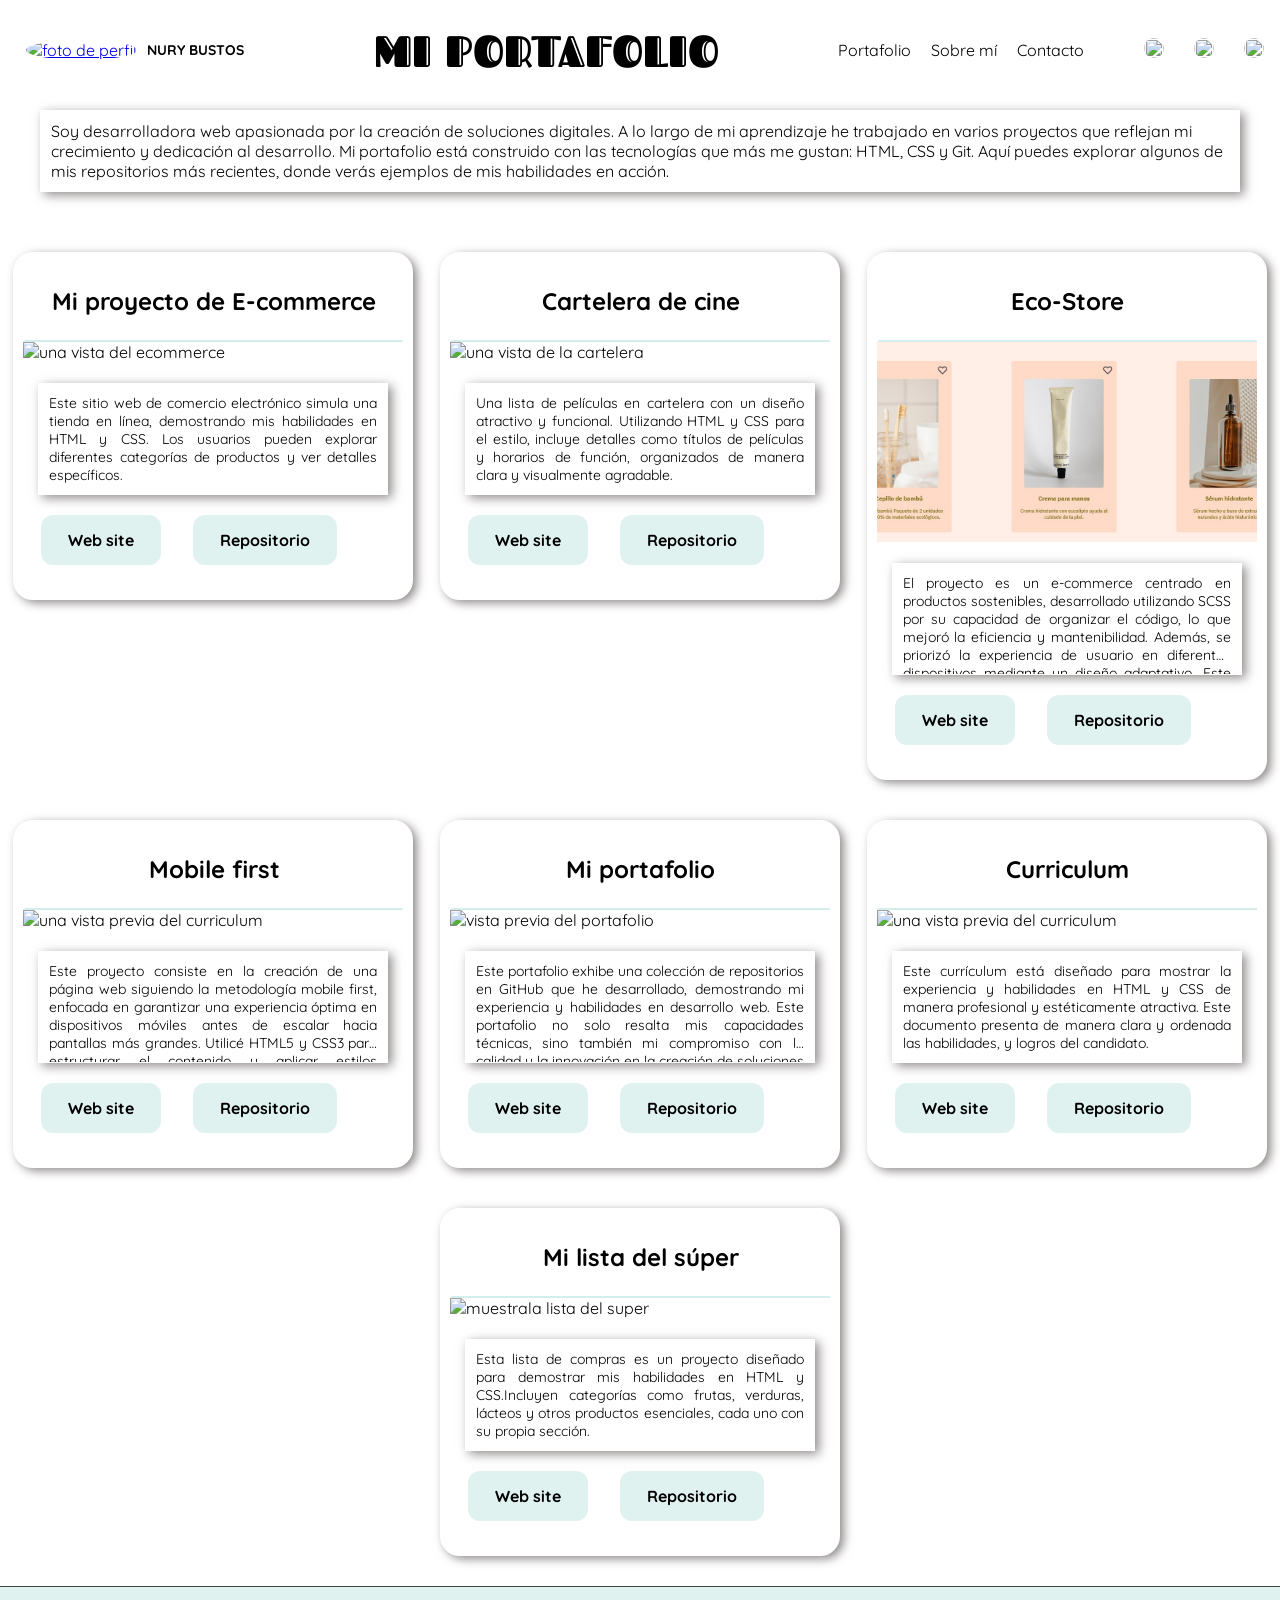
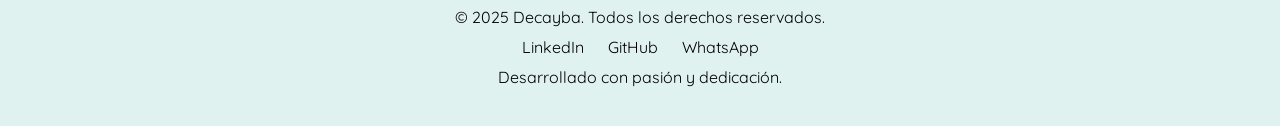
==== index.html @ 21390471 "se actualizan contacto" ====
<!DOCTYPE html>
<html lang="en">

<head>
    <meta charset="UTF-8">
    <meta name="viewport" content="width=device-width, initial-scale=1.0">
    <meta name="description"
        content="Desarrolladora frontend con experiencia en creación de interfaces web modernas y responsive. Explora mis proyectos, que incluyen ecommerce, maquetación mobile first y más, demostrando habilidades en HTML, CSS y JavaScript">
    <title>portafolio</title>
    <link rel="preconnect" href="https://fonts.googleapis.com">
    <link rel="preconnect" href="https://fonts.gstatic.com" crossorigin>
    <link href="https://fonts.googleapis.com/css2?family=Quicksand:wght@300..700&display=swap" rel="stylesheet">

    <link rel="preconnect" href="https://fonts.googleapis.com">
    <link rel="preconnect" href="https://fonts.gstatic.com" crossorigin>
    <link href="https://fonts.googleapis.com/css2?family=Fascinate+Inline&display=swap" rel="stylesheet">


    <link rel="stylesheet" href="style.css">
</head>


<body>


    <header>
        <div class="profile">
            <figure>
                <a href="about.html" class="contacto-link">
                    <img src="imagenes/perfil.jpeg" alt="foto de perfil"> </a>
            </figure>

            <h2>NURY BUSTOS</h2>
        </div>

        <div class="encabezado">
            <h1>MI PORTAFOLIO</h1>

        </div>
        </div>

        <div class="social">
            <nav>
                <ul>
                    <li><a href="index.html">Portafolio</a></li>
                    <li><a href="about.html">Sobre mí</a></li>
                    <li><a href="about.html#contacto">Contacto</a></li>
                </ul>
            </nav>


            <a href="https://github.com/Nury2015" class="contacto-link" target="_blank">
                <img src="iconos/icono-git.png" class="contacto-icon">
            </a>

            <a href="https://www.linkedin.com/in/nury-bustos-443956320" class="contacto-link" target="_blank">
                <img src="iconos/icono-linke.png" class="contacto-icon">
            </a>

            <a href="https://wa.me/3154380079" class="contacto-link" target="_blank">
                <img src="iconos/icono-whatAspp.webp" class="contacto-icon">
            </a>
        </div>
        <!-- <div class="filter">
                <button class="active">
                    ALL</button>
                </div>
                <div class="filter">
                    <button class="active">
                        ALL</button>
                    </div> -->
        <!-- <button>Repos</button> -->
    </header>


    <button class="burguer" id="burguer" onclick="activarMenu()">
        <img src="iconos/hambur.png" id="menu" alt="icono de hamburguesa">

        <img src="iconos/close.png" id="close" class="close" alt="icono de close">
    </button>
    <header id="mobile" class="mobile">



        <div class="social1">
            <nav id="navegador">
                <ul>
                    <li><a href="index.html">Portafolio</a></li>
                    <li><a href="about.html">Sobre mí</a></li>
                    <li><a href="about.html#contacto">Contacto</a></li>
                </ul>
            </nav>


            <a href="https://github.com/Nury2015" class="contacto-link" target="_blank">
                <img src="iconos/icono-git.png" alt="icono de github" class="contacto-icon">
            </a>

            <a href="https://www.linkedin.com/in/nury-bustos-443956320" class="contacto-link" target="_blank">
                <img src="iconos/icono-linke.png" alt="ícono de linkedln" class="contacto-icon">
            </a>

            <a href="https://wa.me/3154380079" class="contacto-link" target="_blank">
                <img src="iconos/icono-whatAspp.webp" alt="icono de whatsApp" class="contacto-icon">
            </a>
        </div>

    </header>


    <main>


        <div class="content">

            <p>Soy desarrolladora web apasionada por la creación de soluciones digitales. A lo largo de mi aprendizaje
                he trabajado en varios proyectos que reflejan mi crecimiento y dedicación al desarrollo. Mi portafolio
                está construido con las tecnologías que más me gustan: HTML, CSS y Git. Aquí puedes explorar algunos de
                mis repositorios más recientes, donde verás ejemplos de mis habilidades en acción.</p>



            <div class="project">
                <div class="titulo">
                    <h2> Mi proyecto de E-commerce</h2>
                </div>
                <img src="imagenes/ecommerce.jpeg" alt="una vista del ecommerce">

                <div class="contenido">

                    <p>Este sitio web de comercio electrónico simula una tienda en línea, demostrando mis habilidades en
                        HTML y CSS. Los usuarios pueden explorar diferentes categorías de productos y ver detalles
                        específicos.</p>

                    <div class="boton-git">

                        <a href="https://nury2015.github.io/Ecommerce/" class="boton-personalizado" target="_blank">Web
                            site</a>


                        <a href="https://github.com/Nury2015/Ecommerce" class="boton-personalizado"
                            target="_blank">Repositorio</a>

                    </div>

                </div>
            </div>

            <div class="project">
                <div class="titulo">
                    <h2> Cartelera de cine</h2>
                </div>

                <img src="imagenes/cartelera.jpeg" alt="una vista de la cartelera">

                <div class="contenido">

                    <p> Una lista de películas en cartelera con un diseño atractivo y funcional. Utilizando HTML y CSS
                        para el estilo, incluye detalles como títulos de películas y horarios de función, organizados de
                        manera clara y visualmente agradable.
                    </p>
                    <div class="boton-git">

                        <a href="https://nury2015.github.io/cartelera/" class="boton-personalizado" target="_blank">Web
                            site</a>


                        <a href="https://github.com/Nury2015/cartelera" class="boton-personalizado"
                            target="_blank">Repositorio</a>

                    </div>
                </div>
            </div>

            <div class="project">
                <div class="titulo">
                    <h2> Eco-Store</h2>
                </div>

                <img src="imagenes/ecostore.jpeg" alt=" vista previa de una tienda">

                <div class="contenido">

                    <p>

                        El proyecto es un e-commerce centrado en productos sostenibles, desarrollado utilizando SCSS por
                        su capacidad de organizar el código, lo que mejoró la eficiencia y mantenibilidad. Además, se
                        priorizó la experiencia de usuario en diferentes dispositivos mediante un diseño adaptativo.
                        Este proyecto me brindó la oportunidad de aprender mejores prácticas en desarrollo web.</p>
                    <div class="boton-git">
                        <a href="https://nury2015.github.io/Eco-store/" class="boton-personalizado" target="_blank">Web
                            site</a>


                        <a href="https://github.com/Nury2015/Eco-store" class="boton-personalizado"
                            target="_blank">Repositorio</a>

                    </div>
                </div>

            </div>

                <div class="project">
                    <div class="titulo">
                        <h2> Mobile first</h2>
                    </div>

                    <img src="imagenes/mobile.jpeg" alt="una vista previa del curriculum">

                    <div class="contenido">

                        <p>
                            Este proyecto consiste en la creación de una página web siguiendo la metodología mobile
                            first,
                            enfocada en garantizar una experiencia óptima en dispositivos móviles antes de escalar hacia
                            pantallas más grandes. Utilicé HTML5 y CSS3 para estructurar el contenido y aplicar estilos
                            responsables que se adaptan de manera fluida a distintos tamaños de pantalla. </p>
                        <div class="boton-git">
                            <a href="https://nury2015.github.io/Mobile/" class="boton-personalizado" target="_blank">Web
                                site</a>


                            <a href="https://github.com/Nury2015/Mobile" class="boton-personalizado"
                                target="_blank">Repositorio</a>
                        </div>

                    </div>
                </div>



                <div class="project">
                    <div class="titulo">
                        <h2> Mi portafolio</h2>
                    </div>

                    <img src="imagenes/portafolio.jpeg" alt="vista previa del portafolio">


                    <div class="contenido">

                        <p>Este portafolio exhibe una colección de repositorios en GitHub que he desarrollado,
                            demostrando
                            mi experiencia y habilidades en desarrollo web. Este portafolio no solo resalta mis
                            capacidades
                            técnicas, sino también mi compromiso con la calidad y la innovación en la creación de
                            soluciones
                            web.</p>
                        <div class="boton-git">

                            <a href="https://nury2015.github.io/My-portfolio/" class="boton-personalizado"
                                target="_blank">Web site</a>


                            <a href="https://github.com/Nury2015/My-portfolio" class="boton-personalizado"
                                target="_blank">Repositorio</a>

                        </div>


                    </div>

                </div>



                <div class="project">
                    <div class="titulo">
                        <h2> Curriculum</h2>
                    </div>

                    <img src="imagenes/curriculum.jpeg" alt="una vista previa del curriculum">

                    <div class="contenido">

                        <p>
                            Este currículum está diseñado para mostrar la experiencia y habilidades en HTML y CSS de
                            manera
                            profesional y estéticamente atractiva. Este documento presenta de manera clara y ordenada
                            las
                            habilidades, y logros del candidato. </p>
                        <div class="boton-git">
                            <a href="https://nury2015.github.io/Curriculum/" class="boton-personalizado"
                                target="_blank">Web
                                site</a>


                            <a href="https://github.com/Nury2015/Curriculum" class="boton-personalizado"
                                target="_blank">Repositorio</a>
                        </div>



                    </div>
                </div>

                <div class="project">
                    <div class="titulo">
                        <h2> Mi lista del súper</h2>
                    </div>

                    <img src="imagenes/lista-super.jpg" alt="muestrala lista del super">

                    <div class="contenido">

                        <p>Esta lista de compras es un proyecto diseñado para demostrar mis habilidades en HTML y
                            CSS.Incluyen categorías como frutas, verduras, lácteos y otros productos esenciales, cada
                            uno
                            con su propia sección. </p>
                        <div class="boton-git">

                            <a href="https://nury2015.github.io/Lista-del-super/" class="boton-personalizado"
                                target="_blank">Web site</a>


                            <a href="https://github.com/Nury2015/Lista-del-super" class="boton-personalizado"
                                target="_blank">Repositorio</a>

                        </div>
                    </div>
                </div>

            </div>


    </main>

    <footer>
        <div class="footer-content">
            <p>&copy; 2025 Decayba. Todos los derechos reservados.</p>
            <div class="footer-links">
                <a href="https://www.linkedin.com/in/nury-bustos-urbano-443956320" target="_blank">LinkedIn</a>
                <a href="https://github.com/Nury2015" target="_blank">GitHub</a>
                <a href="https://wa.me/573154380079" target="_blank">WhatsApp</a>
            </div>
            <p>Desarrollado con pasión y dedicación.</p>
        </div>
    </footer>

    <script>
        var active = false;
        function activarMenu() {
            active = !active
            console.log(active)
            if (active) {
                document.getElementById("navegador").style.display = "block";
                document.getElementById("mobile").style.display = "block";
                document.getElementById("close").style.display = "block";
                document.getElementById("menu").style.display = "none";
                document.getElementById("burguer").style.justifyContent = "end";
            } else {

                document.getElementById("mobile").style.display = "none";
                document.getElementById("close").style.display = "none";
                document.getElementById("menu").style.display = "block";
                document.getElementById("burguer").style.justifyContent = "start";
            }
        }
    </script>
</body>

</html>
---- style.css ----
:root {
    --color-primario: #e0f2f0;
    --color-secondary: #d4ecf6;
    --color-terciario: #e0f2f0;
    --degradado: radial-gradient(circle,
            #D4F0E5 0%,
            #CDECEC 25%,
            #DDF0F3 50%,
            #DCF3EA 75%,
            #B5DCFE 100%);
    --white: #FFFFFF;
    --black: #000000;
    --dark: #232830;
    --sm: 14px;
    --md: 16px;
    --lg: 18px;

}


* {
    margin: 0;
    padding: 0;
    box-sizing: border-box;
    font-family: "Quicksand", sans-serif;
    font-optical-sizing: auto;
    font-style: normal;
}



body {
    display: flex;
    flex-direction: column;
    justify-content: flex-start;
    margin: 0;
    padding: 0;

}

.burguer {

    display: none;
    margin-top: 10px;
    margin-left: 10px;
    width: 180px;
    height: 25px;
    border: none;
    background-color: transparent;
    position: fixed;
    z-index: 4;
    cursor: pointer;
}

.burguer img {

    height: 100%;
}

.close {
    display: none;
}



.mobile {
    display: none;
    width: 200px;
    height: 100%;
    border-radius: 5px;
    background-color: var(--white);

}

.social1 {
    display: flex;
    flex-direction: column;
    align-items: start;
    margin-top: 100px;
    border-top: 1px solid var(--azul-oscuro);
}

.social1 nav {
    margin-bottom: 50px;
}


.social1 nav ul {

    gap: 20px;
    display: flex;
    flex-direction: column;
    align-items: center;
    list-style-type: none;
    text-decoration: none;
    font-size: var(--sm);
    font-family: Verdana, Geneva, Tahoma, sans-serif;

}


.social1 nav ul li a {
    text-decoration: none;
    font-size: 18px;
    align-items: center;
}

.social1 nav ul li a:hover {
    color: var(--azul-claro);
    text-decoration: underline;
}


.social1 img {

    width: 30px;
    height: 30px;
    background-color: var(--azul-oscuro);
    border-radius: 50%;
}

.social1 a {
    color: var(--azul-oscuro);
    font-size: var(--sm);
    text-decoration: none;
    margin-bottom: 0;

}

.social1 a:hover {
    color: var(--azul-claro);
}


header {
    position: fixed;
    z-index: 1;
    top: 0;
    width: 100%;
    height: 100px;
    display: flex;
    justify-content: space-between;
    align-items: center;
    padding: 1rem;
    background-color:white;
}


h1 {
    color: var(--black);
    font-size: 44px;
    font-family: "Fascinate Inline", system-ui;
    font-weight: 200;
    font-style: normal;

}

.profile {
    display: flex;
    flex-direction: row;
    align-items: center;
    padding: 10px;
}

.profile img {
    width: 70px;
    border-radius: 50%;
    margin: 0 10px 0 0;
}

.profile h2 {
  
    font-size: 20px;
    color: var(--black);
    font-size: var(--sm);
}

nav ul {

    gap: 20px;
    display: flex;
    flex-direction: row;
    align-items: center;
    list-style-type: none;
    text-decoration: none;
    font-size: var(--md);
    font-family: Verdana, Geneva, Tahoma, sans-serif;
    margin-right: 30px;
}


nav ul li a {
    text-decoration: none;
    font-size: 18px;
    align-items: center;
}

nav ul li a:hover {
    color: var(--azul-claro);
    text-decoration: underline;
}


.social {
    display: flex;
    justify-content: center;
    align-items: center;
    height: 100%;
    gap: 30px;

}

.social img {

    width: 20px;
    height: 20px;
    background-color: var(--azul-oscuro);
    border-radius: 50%;
}

.social a {
    color: var(--azul-oscuro);
    font-size: var(--md);
    text-decoration: none;
    margin-bottom: 0;

}

.social a:hover {
    color: var(--azul-claro);
    transform: translateY(-10px);
}


.main {
    display: flex;
    justify-content: center;
    width: 100%;
}


.content {
    display: flex;
    justify-content: space-around;
    align-items: flex-start;
    flex-wrap: wrap;
    gap: 20px;
    margin-top: 100px;
    padding: 10px;
    background: var(--white);
    /* width: calc(100% - 200px); */
    width: 100%;
}

.content p {
     box-shadow: 4px 3px 10px 0 rgba(117, 111, 111, 0.8);
    margin-bottom: 40px;
    /* box-shadow: 4px 3px 10px 0 rgba(0, 0, 0, 0.2); */
    border: solid 1px white;
    padding: 10px;
    width:1200px;
    background-color: var(--white)
   
}


.titulo {
    width: 100%;
    height: 5rem; 
    margin: 0;
    padding: 0;
    background-color: var(--white);
    font-size: var(--md);
    border-bottom: 2px solid #d4eeed;
    border-left: 2px solid var(--white);
    display: flex;
    justify-content: center;
    align-items: center;
}

.contenido {
    padding: 15px;
    margin-top: 0;
    border-top: 2px solid var(--white);
    text-align: justify;
}

.contenido p {
    max-width: 350px;
    background-color: var(--white);
    display: -webkit-box;
    -webkit-line-clamp: 5   ;  /* Limita a 2 líneas */
    -webkit-box-orient: vertical;
    overflow: hidden;
    text-overflow: ellipsis;

}

.contenido a:hover {
    color: #ffd9d9;
    cursor: pointer;
}

.project {

    margin-bottom: 20px;
    background-color: var(--white);
    width: 400px;
    border-radius: 20px;
    box-shadow: 4px 3px 10px 0 rgba(117, 111, 111, 0.8);
    border: 10px solid var(--white);
}

.project:hover {
    transform: translateY(-10px);
}

.project img {
    width: 100%;
    height: 200px;
    overflow: hidden;
    object-fit: cover;
}

.project p {
    font-size: var(--sm);
    margin-bottom: 10px;
}


.project a {
    text-decoration: none;
    color: var(--azul-oscuro);
    font-weight: bold;
    margin-right: 25px;
}

.project a:hover {
    text-decoration: underline;
}


.boton-personalizado {

    background-color: var(--color-terciario);
    border: none;
    color: var(--black);
    padding: 15px 27px;
    text-align: center;
    text-decoration: none;
    display: inline-block;
    font-size: 16px;
    margin: 10px 3px;
    cursor: pointer;
    border-radius: 12px;
    transition: background-color 0.3s ease;
    white-space: nowrap;

}

.boton-personalizado:hover {
    background-color: var(--dark);
}

footer {
    background-color: #e0f2f0;
    color: var(--black);
    padding: 20px;
    text-align: center;
    border-top: 1px solid #444;
    height: 140px;
}

.footer-content {

    max-width: 1200px;
    margin: 0 auto;
}

.footer-links {
    margin: 10px 0;
}

.footer-links a {
    color: var(--black);
    text-decoration: none;
    margin: 0 10px;
    font-size: 16px;
}

.footer-links a:hover {
    text-decoration: underline;
}


@media (max-width: 1200px) {
    .content {
        width: 100%;
    }

    .contenido{
        display: flex;
        flex-direction: column;
    }


    .project {
        width: 300px;
    }

    .project img {
        height:100%;
    }

    .project .boton-git {
        display: flex;
        flex-direction: row;
    }

    .boton-personalizado {
        width: 120px;
        font-size: 10px
    }
}

@media (max-width: 992px) and (min-width: 768px) {
    header {
        height: 100px;
        flex-direction: row;
        align-items: center;
        /* Cambia a center para centrar mejor los elementos */
        gap: 20px;
        /* Agrega espaciado entre los elementos */
    }

    header h1 {
        font-size: 25px;
    }

    .profile h2 {
        font-size: var(--sm);
        
    }

    nav ul {
        flex-direction: row;
        align-items: flex-start;
        /* Mantén esto si quieres los links a la izquierda */
        gap: 10px;
        /* Espaciado entre enlaces */
    }



    .content {
        flex-direction: column;
        align-items: center;
        width: 100%;
        /* Ajusta para centrar y evitar exceso de ancho */
    }

    .project {
        width: 45%;
        margin: auto;
        /* Centra los proyectos */
    }

}

@media (max-width: 768px) and (min-width: 691px) {
    header {
        flex-direction: row;
        justify-content: space-between;
        /* Distribuye elementos de forma uniforme */
        padding: 10px;
    }

    h1 {
        font-size: 15px;
    }

    .profile img {
        width: 50px;
        /* Mantén el tamaño reducido */
    }

    .profile h2 {
        font-size: var(--sm);
    }

    nav ul {
        flex-direction: row;
        /* Cambia los enlaces a fila para pantallas más grandes */
        gap: 15px;
        /* Espaciado entre enlaces */
    }
}

@media (max-width: 690px) {
    header {
        height: auto;
        flex-direction: column;
        justify-content: center;
        align-items: center;
        align-items: center;
        padding: 0.5rem;
        font-size: var(--sm);
    }

    h1 {
        font-size: 20px;
        padding-bottom: 10px;
    }

    .social {
        display: none;
        /* Oculta el menú completo */
    }

    .titulo {
        height: 5rem; 
        font-size: 18px;
        /* Reduce el tamaño del título */
        text-align: center;
    }

    .content {
        padding-top: 100px;
    }

    .burguer {
        display: flex;
        /* Mostrar icono hamburguesa para menú móvil */
    }

    .social1 a {
        padding-bottom: 25px;
    }

}
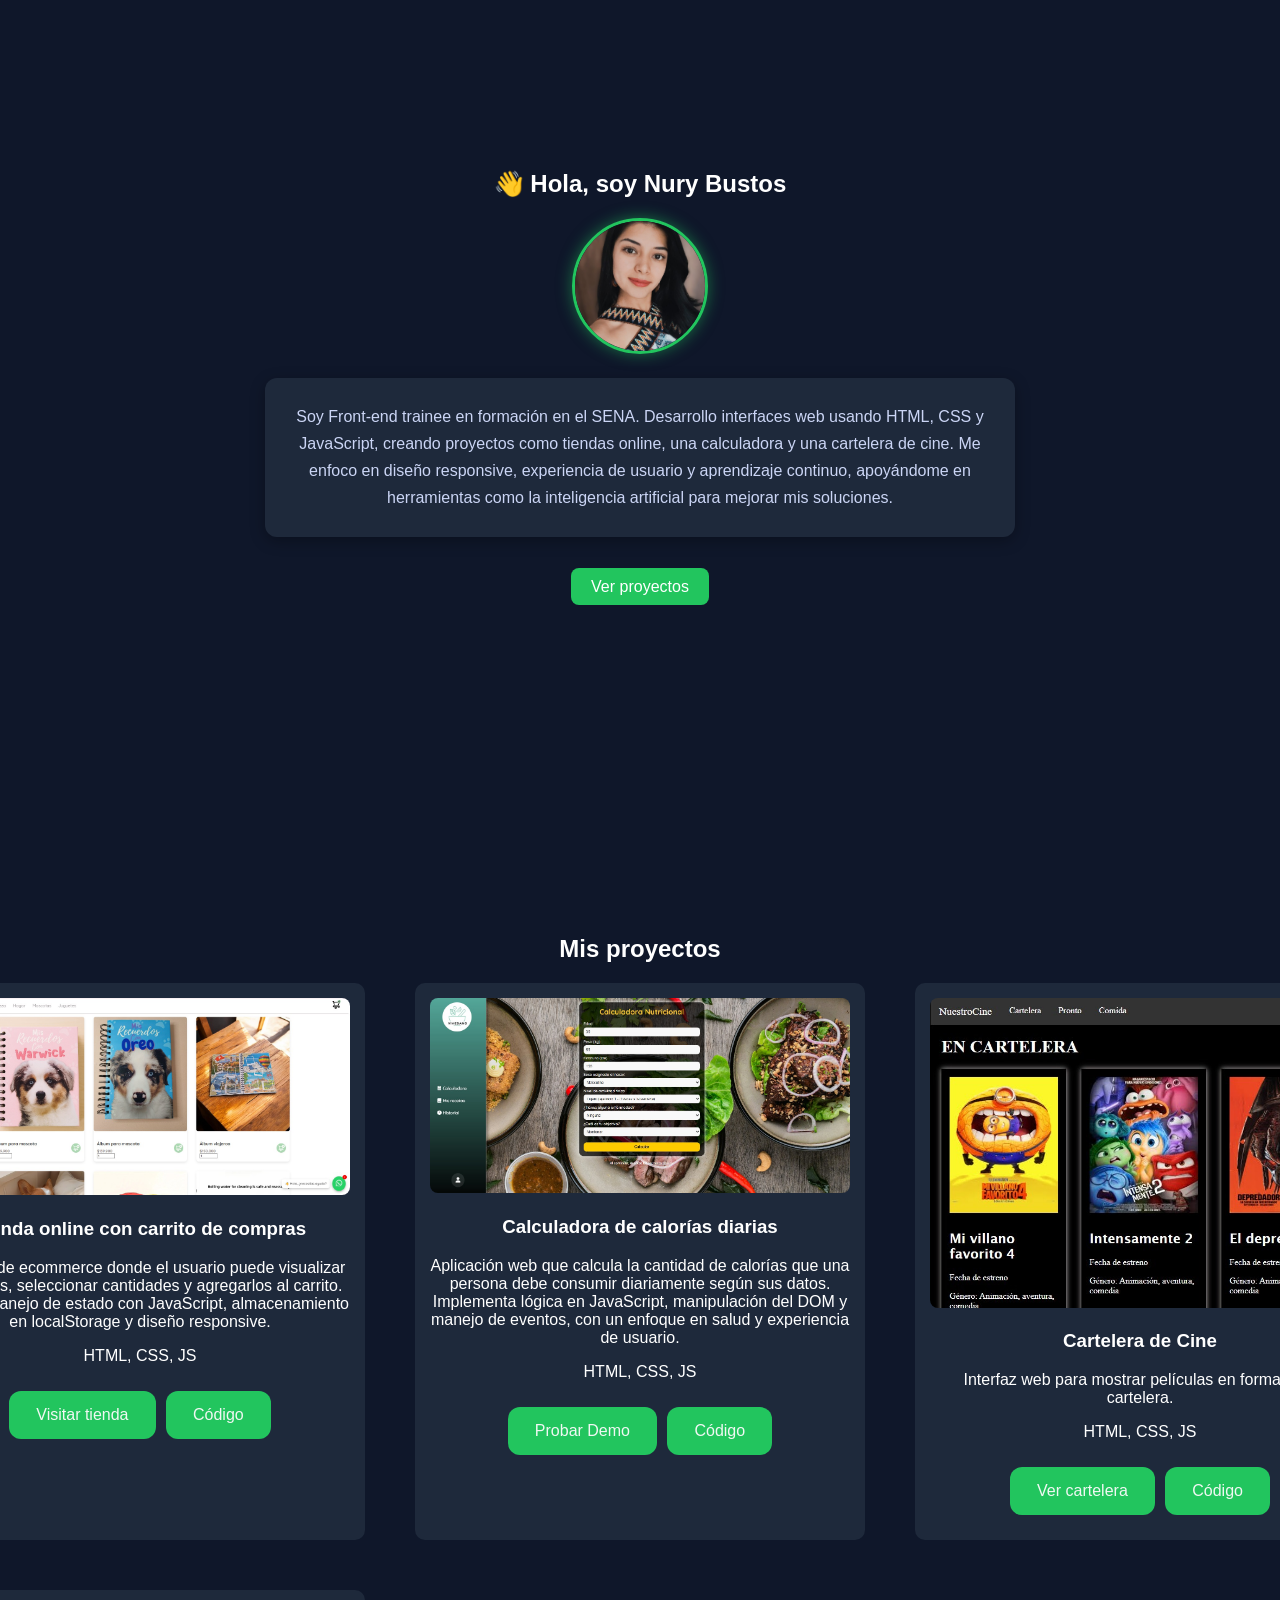
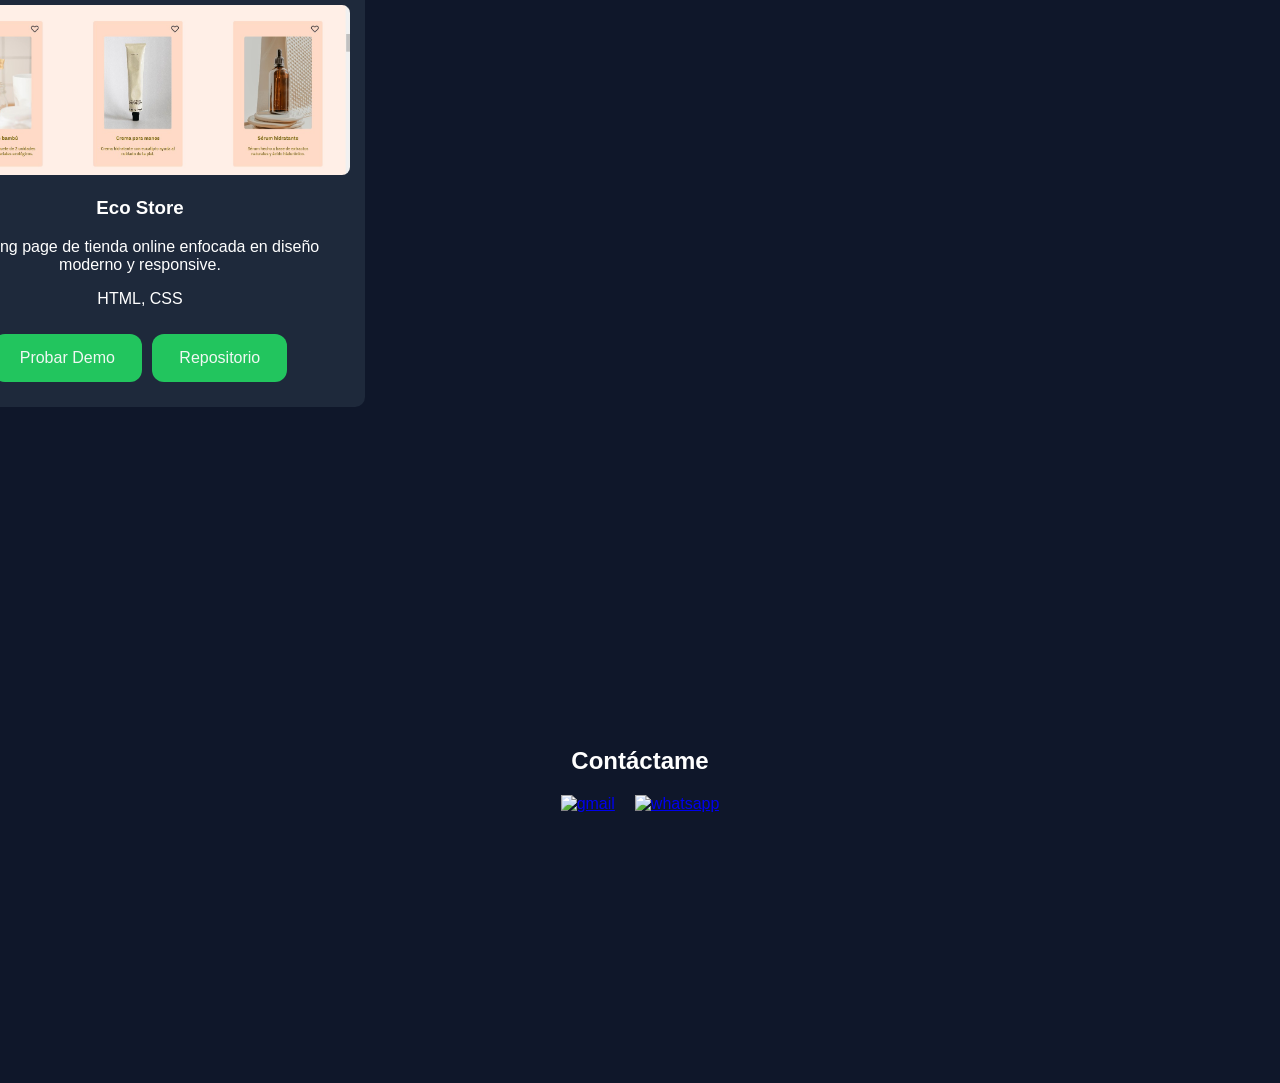
==== commit d52d9e4d: "se crea sitio" ====
--- a/index.html
+++ b/index.html
@@ -1,362 +1,110 @@
 <!DOCTYPE html>
-<html lang="en">
-
+<html lang="es">
 <head>
-    <meta charset="UTF-8">
-    <meta name="viewport" content="width=device-width, initial-scale=1.0">
-    <meta name="description"
-        content="Desarrolladora frontend con experiencia en creación de interfaces web modernas y responsive. Explora mis proyectos, que incluyen ecommerce, maquetación mobile first y más, demostrando habilidades en HTML, CSS y JavaScript">
-    <title>portafolio</title>
-    <link rel="preconnect" href="https://fonts.googleapis.com">
-    <link rel="preconnect" href="https://fonts.gstatic.com" crossorigin>
-    <link href="https://fonts.googleapis.com/css2?family=Quicksand:wght@300..700&display=swap" rel="stylesheet">
-
-    <link rel="preconnect" href="https://fonts.googleapis.com">
-    <link rel="preconnect" href="https://fonts.gstatic.com" crossorigin>
-    <link href="https://fonts.googleapis.com/css2?family=Fascinate+Inline&display=swap" rel="stylesheet">
-
-
-    <link rel="stylesheet" href="style.css">
+<meta charset="UTF-8">
+<title>Portafolio Nury</title>
+<link rel="stylesheet" href="index.css.css">
 </head>
-
 
 <body>
 
+<!-- HERO -->
+<!-- SOBRE MI -->
+<section class="about">
+  <h1>👋 Hola, soy Nury Bustos</h1>
+  <img src="img/perfil/perfilfoto.jpeg" class="foto-perfil">
+ <p class="sobreMi">
+Soy Front-end trainee en formación en el SENA. Desarrollo interfaces web usando HTML, CSS y JavaScript, creando proyectos como tiendas online, una calculadora y una cartelera de cine.
 
-    <header>
-        <div class="profile">
-            <figure>
-                <a href="about.html" class="contacto-link">
-                    <img src="imagenes/perfil.jpeg" alt="foto de perfil"> </a>
-            </figure>
+Me enfoco en diseño responsive, experiencia de usuario y aprendizaje continuo, apoyándome en herramientas como la inteligencia artificial para mejorar mis soluciones.
+</p>
 
-            <h2>NURY BUSTOS</h2>
-        </div>
+  <a href="#proyectos" class="btn">Ver proyectos</a>
+</section>
 
-        <div class="encabezado">
-            <h1>MI PORTAFOLIO</h1>
-
-        </div>
-        </div>
-
-        <div class="social">
-            <nav>
-                <ul>
-                    <li><a href="index.html">Portafolio</a></li>
-                    <li><a href="about.html">Sobre mí</a></li>
-                    <li><a href="about.html#contacto">Contacto</a></li>
-                </ul>
-            </nav>
-
-
-            <a href="https://github.com/Nury2015" class="contacto-link" target="_blank">
-                <img src="iconos/icono-git.png" class="contacto-icon">
-            </a>
-
-            <a href="https://www.linkedin.com/in/nury-bustos-443956320" class="contacto-link" target="_blank">
-                <img src="iconos/icono-linke.png" class="contacto-icon">
-            </a>
-
-            <a href="https://wa.me/3154380079" class="contacto-link" target="_blank">
-                <img src="iconos/icono-whatAspp.webp" class="contacto-icon">
-            </a>
-        </div>
-        <!-- <div class="filter">
-                <button class="active">
-                    ALL</button>
-                </div>
-                <div class="filter">
-                    <button class="active">
-                        ALL</button>
-                    </div> -->
-        <!-- <button>Repos</button> -->
-    </header>
-
-
-    <button class="burguer" id="burguer" onclick="activarMenu()">
-        <img src="iconos/hambur.png" id="menu" alt="icono de hamburguesa">
-
-        <img src="iconos/close.png" id="close" class="close" alt="icono de close">
-    </button>
-    <header id="mobile" class="mobile">
+</header>
 
 
 
-        <div class="social1">
-            <nav id="navegador">
-                <ul>
-                    <li><a href="index.html">Portafolio</a></li>
-                    <li><a href="about.html">Sobre mí</a></li>
-                    <li><a href="about.html#contacto">Contacto</a></li>
-                </ul>
-            </nav>
 
 
-            <a href="https://github.com/Nury2015" class="contacto-link" target="_blank">
-                <img src="iconos/icono-git.png" alt="icono de github" class="contacto-icon">
-            </a>
+<!-- PROYECTOS -->
+<section class="proyectos" id="proyectos">
+  <h2>Mis proyectos</h2>
 
-            <a href="https://www.linkedin.com/in/nury-bustos-443956320" class="contacto-link" target="_blank">
-                <img src="iconos/icono-linke.png" alt="ícono de linkedln" class="contacto-icon">
-            </a>
+  <div class="grid">
 
-            <a href="https://wa.me/3154380079" class="contacto-link" target="_blank">
-                <img src="iconos/icono-whatAspp.webp" alt="icono de whatsApp" class="contacto-icon">
-            </a>
-        </div>
+    <div class="card">
+      <img src="img/card/ecomerce.jpeg">
+      <h3>Tienda online con carrito de compras</h3>
+      <p>Sistema de ecommerce donde el usuario puede visualizar productos, seleccionar cantidades y agregarlos al carrito. Incluye manejo de estado con JavaScript, almacenamiento en localStorage y diseño responsive.</p>
+      <p>HTML, CSS, JS</p>
+      <a href="https://nury2015.github.io/Decayba/" class="boton-personalizado" target="_blank">Visitar tienda</a>
+    <a href="https://github.com/Nury2015/Decayba" class="boton-personalizado"
+                            target="_blank">Código</a>
+    </div>
 
-    </header>
+     <div class="card">
+      <img src="img/card/calculadora.jpeg">
+      <h3>Calculadora de calorías diarias</h3>
+      <p>Aplicación web que calcula la cantidad de calorías que una persona debe consumir diariamente según sus datos. Implementa lógica en JavaScript, manipulación del DOM y manejo de eventos, con un enfoque en salud y experiencia de usuario.</p>
+      <p>HTML, CSS, JS</p>
+      <a href="https://nury2015.github.io/ViveSano/" class="boton-personalizado" target="_blank">Probar Demo</a>
+    <a href="https://github.com/Nury2015/ViveSano" class="boton-personalizado"
+                            target="_blank">Código</a>
+    </div>
 
-
-    <main>
-
-
-        <div class="content">
-
-            <p>Soy desarrolladora web apasionada por la creación de soluciones digitales. A lo largo de mi aprendizaje
-                he trabajado en varios proyectos que reflejan mi crecimiento y dedicación al desarrollo. Mi portafolio
-                está construido con las tecnologías que más me gustan: HTML, CSS y Git. Aquí puedes explorar algunos de
-                mis repositorios más recientes, donde verás ejemplos de mis habilidades en acción.</p>
-
-
-
-            <div class="project">
-                <div class="titulo">
-                    <h2> Mi proyecto de E-commerce</h2>
-                </div>
-                <img src="imagenes/ecommerce.jpeg" alt="una vista del ecommerce">
-
-                <div class="contenido">
-
-                    <p>Este sitio web de comercio electrónico simula una tienda en línea, demostrando mis habilidades en
-                        HTML y CSS. Los usuarios pueden explorar diferentes categorías de productos y ver detalles
-                        específicos.</p>
-
-                    <div class="boton-git">
-
-                        <a href="https://nury2015.github.io/Ecommerce/" class="boton-personalizado" target="_blank">Web
-                            site</a>
-
-
-                        <a href="https://github.com/Nury2015/Ecommerce" class="boton-personalizado"
-                            target="_blank">Repositorio</a>
-
-                    </div>
-
-                </div>
-            </div>
-
-            <div class="project">
-                <div class="titulo">
-                    <h2> Cartelera de cine</h2>
-                </div>
-
-                <img src="imagenes/cartelera.jpeg" alt="una vista de la cartelera">
-
-                <div class="contenido">
-
-                    <p> Una lista de películas en cartelera con un diseño atractivo y funcional. Utilizando HTML y CSS
-                        para el estilo, incluye detalles como títulos de películas y horarios de función, organizados de
-                        manera clara y visualmente agradable.
-                    </p>
-                    <div class="boton-git">
-
-                        <a href="https://nury2015.github.io/cartelera/" class="boton-personalizado" target="_blank">Web
-                            site</a>
+     <div class="card">
+      <img src="/img/card/cartelera.jpeg">
+      <h3>Cartelera de Cine</h3>
+      <p>Interfaz web para mostrar películas en formato de cartelera.</p>
+      <p>HTML, CSS, JS</p>
+       <a href="https://nury2015.github.io/cartelera/" class="boton-personalizado" target="_blank">Ver cartelera</a>
 
 
                         <a href="https://github.com/Nury2015/cartelera" class="boton-personalizado"
-                            target="_blank">Repositorio</a>
-
-                    </div>
-                </div>
-            </div>
-
-            <div class="project">
-                <div class="titulo">
-                    <h2> Eco-Store</h2>
-                </div>
-
-                <img src="imagenes/ecostore.jpeg" alt=" vista previa de una tienda">
-
-                <div class="contenido">
-
-                    <p>
-
-                        El proyecto es un e-commerce centrado en productos sostenibles, desarrollado utilizando SCSS por
-                        su capacidad de organizar el código, lo que mejoró la eficiencia y mantenibilidad. Además, se
-                        priorizó la experiencia de usuario en diferentes dispositivos mediante un diseño adaptativo.
-                        Este proyecto me brindó la oportunidad de aprender mejores prácticas en desarrollo web.</p>
-                    <div class="boton-git">
-                        <a href="https://nury2015.github.io/Eco-store/" class="boton-personalizado" target="_blank">Web
-                            site</a>
+                            target="_blank">Código</a>
+    </div>
 
 
-                        <a href="https://github.com/Nury2015/Eco-store" class="boton-personalizado"
-                            target="_blank">Repositorio</a>
-
-                    </div>
-                </div>
-
-            </div>
-
-                <div class="project">
-                    <div class="titulo">
-                        <h2> Mobile first</h2>
-                    </div>
-
-                    <img src="imagenes/mobile.jpeg" alt="una vista previa del curriculum">
-
-                    <div class="contenido">
-
-                        <p>
-                            Este proyecto consiste en la creación de una página web siguiendo la metodología mobile
-                            first,
-                            enfocada en garantizar una experiencia óptima en dispositivos móviles antes de escalar hacia
-                            pantallas más grandes. Utilicé HTML5 y CSS3 para estructurar el contenido y aplicar estilos
-                            responsables que se adaptan de manera fluida a distintos tamaños de pantalla. </p>
-                        <div class="boton-git">
-                            <a href="https://nury2015.github.io/Mobile/" class="boton-personalizado" target="_blank">Web
-                                site</a>
+      <div class="card">
+      <img src="img/card/ecostore.jpeg">
+      <h3>Eco Store</h3>
+      <p>Landing page de tienda online enfocada en diseño moderno y responsive.</p>
+      <p>HTML, CSS</p>
+       <a href="https://nury2015.github.io/Eco-store/" class="boton-personalizado" target="_blank">Probar Demo</a>
 
 
-                            <a href="https://github.com/Nury2015/Mobile" class="boton-personalizado"
-                                target="_blank">Repositorio</a>
-                        </div>
-
-                    </div>
-                </div>
+     <a href="https://github.com/Nury2015/Eco-store" class="boton-personalizado"
+                            target="_blank">Repositorio</a>
+    </div>
+     
+  
 
 
+  </div>
+</section>
 
-                <div class="project">
-                    <div class="titulo">
-                        <h2> Mi portafolio</h2>
-                    </div>
+<!-- CONTACTO -->
+<section class="contacto">
+  <h2>Contáctame</h2>
 
-                    <img src="imagenes/portafolio.jpeg" alt="vista previa del portafolio">
+  <div class="contact-icons">
 
+    <!-- GMAIL -->
+  
+<a href="https://mail.google.com/mail/?view=cm&to=nuryurbano@gmail.com" target="_blank">
+  <img src="https://cdn-icons-png.flaticon.com/512/732/732200.png" alt="gmail">
+ 
+</a>
 
-                    <div class="contenido">
+    <!-- WHATSAPP -->
+    <a href="https://wa.me/573154380079" target="_blank">
+      <img src="https://cdn-icons-png.flaticon.com/512/220/220236.png" alt="whatsapp">
+    </a>
 
-                        <p>Este portafolio exhibe una colección de repositorios en GitHub que he desarrollado,
-                            demostrando
-                            mi experiencia y habilidades en desarrollo web. Este portafolio no solo resalta mis
-                            capacidades
-                            técnicas, sino también mi compromiso con la calidad y la innovación en la creación de
-                            soluciones
-                            web.</p>
-                        <div class="boton-git">
+  </div>
+</section>
 
-                            <a href="https://nury2015.github.io/My-portfolio/" class="boton-personalizado"
-                                target="_blank">Web site</a>
-
-
-                            <a href="https://github.com/Nury2015/My-portfolio" class="boton-personalizado"
-                                target="_blank">Repositorio</a>
-
-                        </div>
-
-
-                    </div>
-
-                </div>
-
-
-
-                <div class="project">
-                    <div class="titulo">
-                        <h2> Curriculum</h2>
-                    </div>
-
-                    <img src="imagenes/curriculum.jpeg" alt="una vista previa del curriculum">
-
-                    <div class="contenido">
-
-                        <p>
-                            Este currículum está diseñado para mostrar la experiencia y habilidades en HTML y CSS de
-                            manera
-                            profesional y estéticamente atractiva. Este documento presenta de manera clara y ordenada
-                            las
-                            habilidades, y logros del candidato. </p>
-                        <div class="boton-git">
-                            <a href="https://nury2015.github.io/Curriculum/" class="boton-personalizado"
-                                target="_blank">Web
-                                site</a>
-
-
-                            <a href="https://github.com/Nury2015/Curriculum" class="boton-personalizado"
-                                target="_blank">Repositorio</a>
-                        </div>
-
-
-
-                    </div>
-                </div>
-
-                <div class="project">
-                    <div class="titulo">
-                        <h2> Mi lista del súper</h2>
-                    </div>
-
-                    <img src="imagenes/lista-super.jpg" alt="muestrala lista del super">
-
-                    <div class="contenido">
-
-                        <p>Esta lista de compras es un proyecto diseñado para demostrar mis habilidades en HTML y
-                            CSS.Incluyen categorías como frutas, verduras, lácteos y otros productos esenciales, cada
-                            uno
-                            con su propia sección. </p>
-                        <div class="boton-git">
-
-                            <a href="https://nury2015.github.io/Lista-del-super/" class="boton-personalizado"
-                                target="_blank">Web site</a>
-
-
-                            <a href="https://github.com/Nury2015/Lista-del-super" class="boton-personalizado"
-                                target="_blank">Repositorio</a>
-
-                        </div>
-                    </div>
-                </div>
-
-            </div>
-
-
-    </main>
-
-    <footer>
-        <div class="footer-content">
-            <p>&copy; 2025 Decayba. Todos los derechos reservados.</p>
-            <div class="footer-links">
-                <a href="https://www.linkedin.com/in/nury-bustos-urbano-443956320" target="_blank">LinkedIn</a>
-                <a href="https://github.com/Nury2015" target="_blank">GitHub</a>
-                <a href="https://wa.me/573154380079" target="_blank">WhatsApp</a>
-            </div>
-            <p>Desarrollado con pasión y dedicación.</p>
-        </div>
-    </footer>
-
-    <script>
-        var active = false;
-        function activarMenu() {
-            active = !active
-            console.log(active)
-            if (active) {
-                document.getElementById("navegador").style.display = "block";
-                document.getElementById("mobile").style.display = "block";
-                document.getElementById("close").style.display = "block";
-                document.getElementById("menu").style.display = "none";
-                document.getElementById("burguer").style.justifyContent = "end";
-            } else {
-
-                document.getElementById("mobile").style.display = "none";
-                document.getElementById("close").style.display = "none";
-                document.getElementById("menu").style.display = "block";
-                document.getElementById("burguer").style.justifyContent = "start";
-            }
-        }
-    </script>
 </body>
-
 </html>
--- a/index.css.css
+++ b/index.css.css
@@ -0,0 +1,141 @@
+body{
+  margin:0;
+  font-family:sans-serif;
+  background:#0f172a;
+  color:white;
+}
+
+/* HERO */
+.about{
+  margin-top: 100px;
+}
+.foto-perfil{
+   width: 130px;
+  height: 130px;
+  border-radius: 50%;
+  object-fit: cover;
+  border: 3px solid #22c55e;
+  box-shadow: 0 0 15px rgba(34,197,94,0.5);
+}
+
+.foto-perfil img{
+    object-fit: cover;
+}
+.hero{
+  height:100vh;
+  display:flex;
+  flex-direction:column;
+  justify-content:center;
+  align-items:center;
+  text-align:center;
+}
+
+.hero h1{
+  font-size:40px;
+}
+
+.btn{
+  background:#22c55e;
+  padding:10px 20px;
+  color:white;
+  text-decoration:none;
+  border-radius:8px;
+  margin-top:15px;
+}
+
+/* SECCIONES */
+
+.sobreMi{
+
+  max-width: 700px;
+  margin: 0 auto; /* centra */
+  text-align: center;
+  font-size: 16px;
+  line-height: 1.7; /* espacio entre líneas */
+  color: #cbd5f5; /* gris clarito elegante */
+  background: #1e293b;
+  padding: 25px;
+  border-radius: 12px;
+  box-shadow: 0 4px 15px rgba(0,0,0,0.3);
+  margin-top: 20px;
+      margin-bottom: 41px;
+}
+
+section{
+  padding:50px 20px;
+  text-align:center;
+  margin-bottom: 220px;
+}
+
+/* GRID */
+.grid{
+  display:grid;
+  grid-template-columns: repeat(3,450px);
+  gap:50px;
+  justify-content: center;
+  margin-top:20px;
+}
+
+/* CARD */
+.card{
+  background:#1e293b;
+  padding:15px;
+  border-radius:10px;
+  transition:0.3s;
+}
+
+.card:hover{
+  transform:translateY(-5px);
+}
+
+.card img{
+  width:100%;
+  border-radius:8px;
+}
+
+.card a{
+  display:inline-block;
+  margin-top:10px;
+  color:#f0f8f3;
+}
+
+.boton-personalizado {
+
+    background-color:#22c55e;
+    border: none;
+    color:white;
+    padding: 15px 27px;
+    text-align: center;
+    text-decoration: none;
+    display: inline-block;
+    font-size: 16px;
+    margin: 10px 3px;
+    cursor: pointer;
+    border-radius: 12px;
+    transition: background-color 0.3s ease;
+    white-space: nowrap;
+
+}
+
+.boton-personalizado:hover {
+    background-color:#244725;
+}
+
+
+/* CONTACTO */
+.contact-icons{
+  display:flex;
+  justify-content:center;
+  gap:20px;
+  margin-top:20px;
+}
+
+.contact-icons img{
+  width:40px;
+  transition:0.3s;
+  cursor:pointer;
+}
+
+.contact-icons img:hover{
+  transform:scale(1.2);
+}
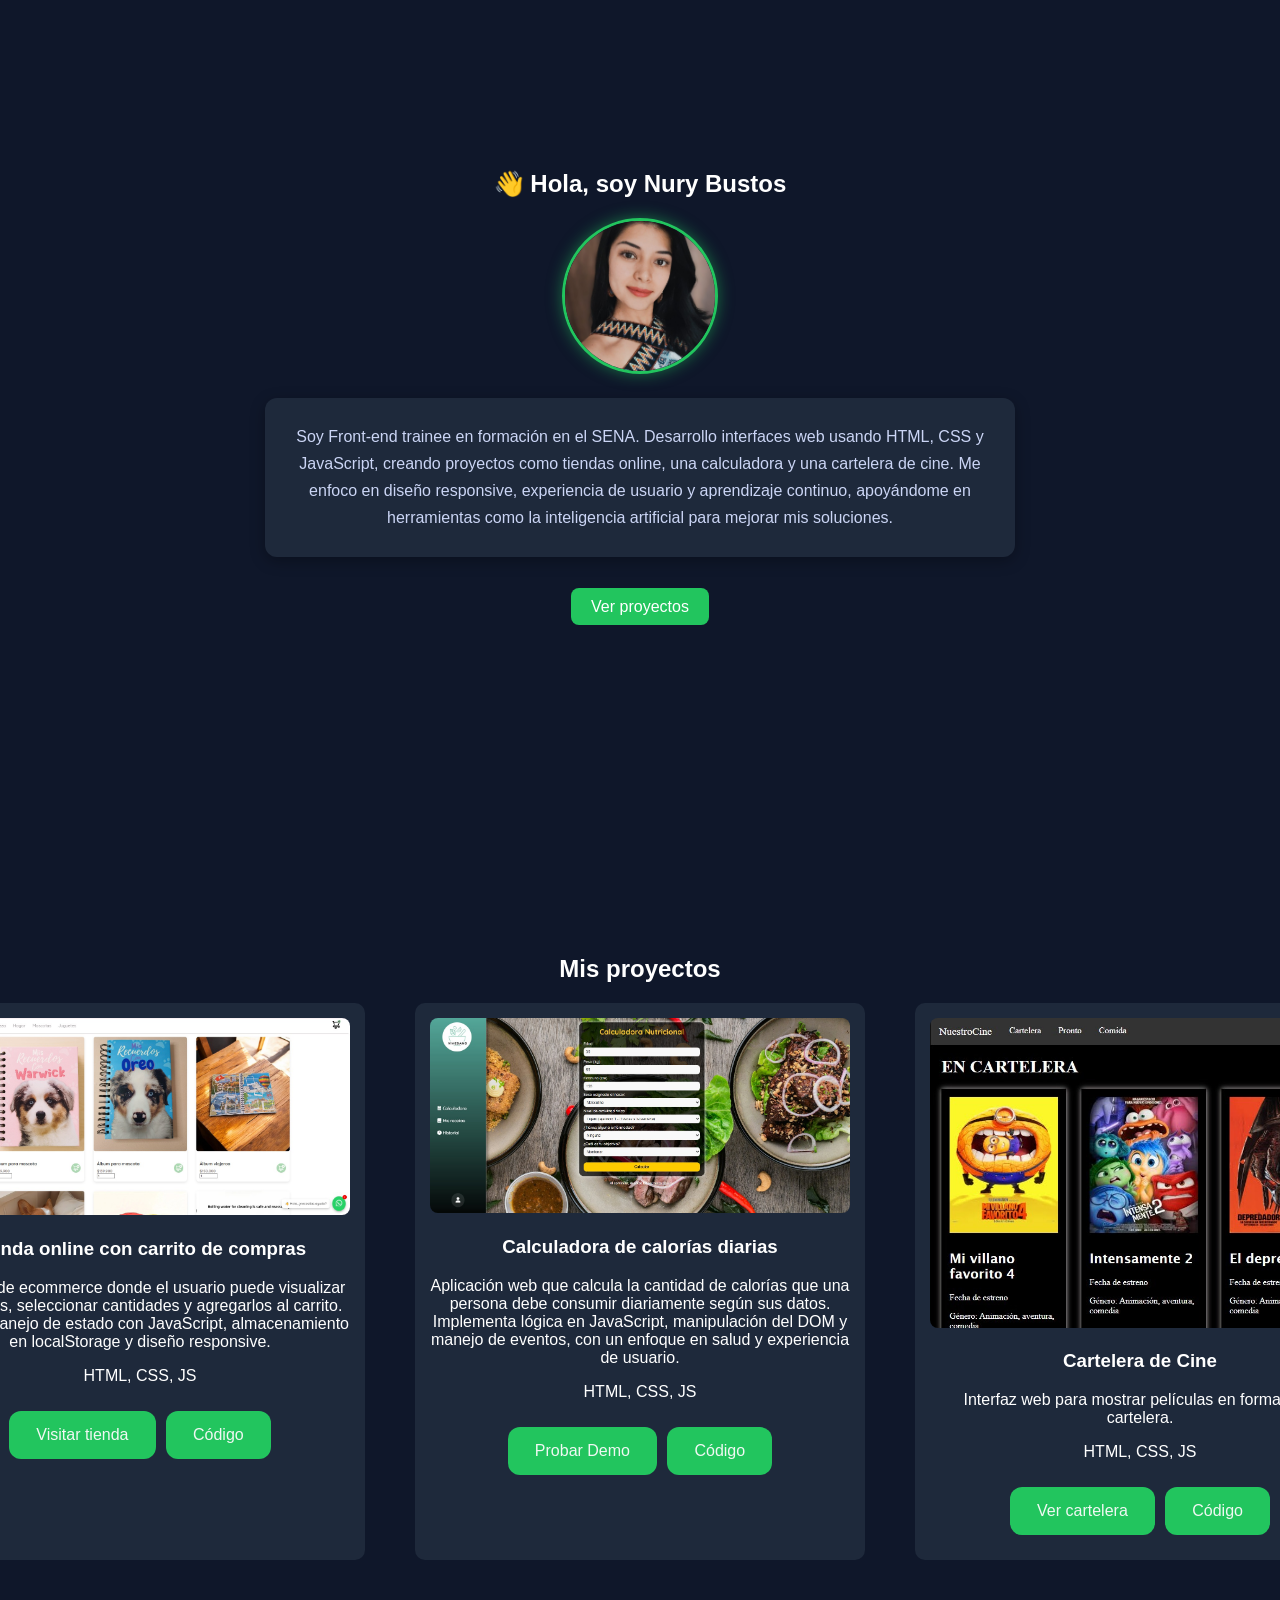
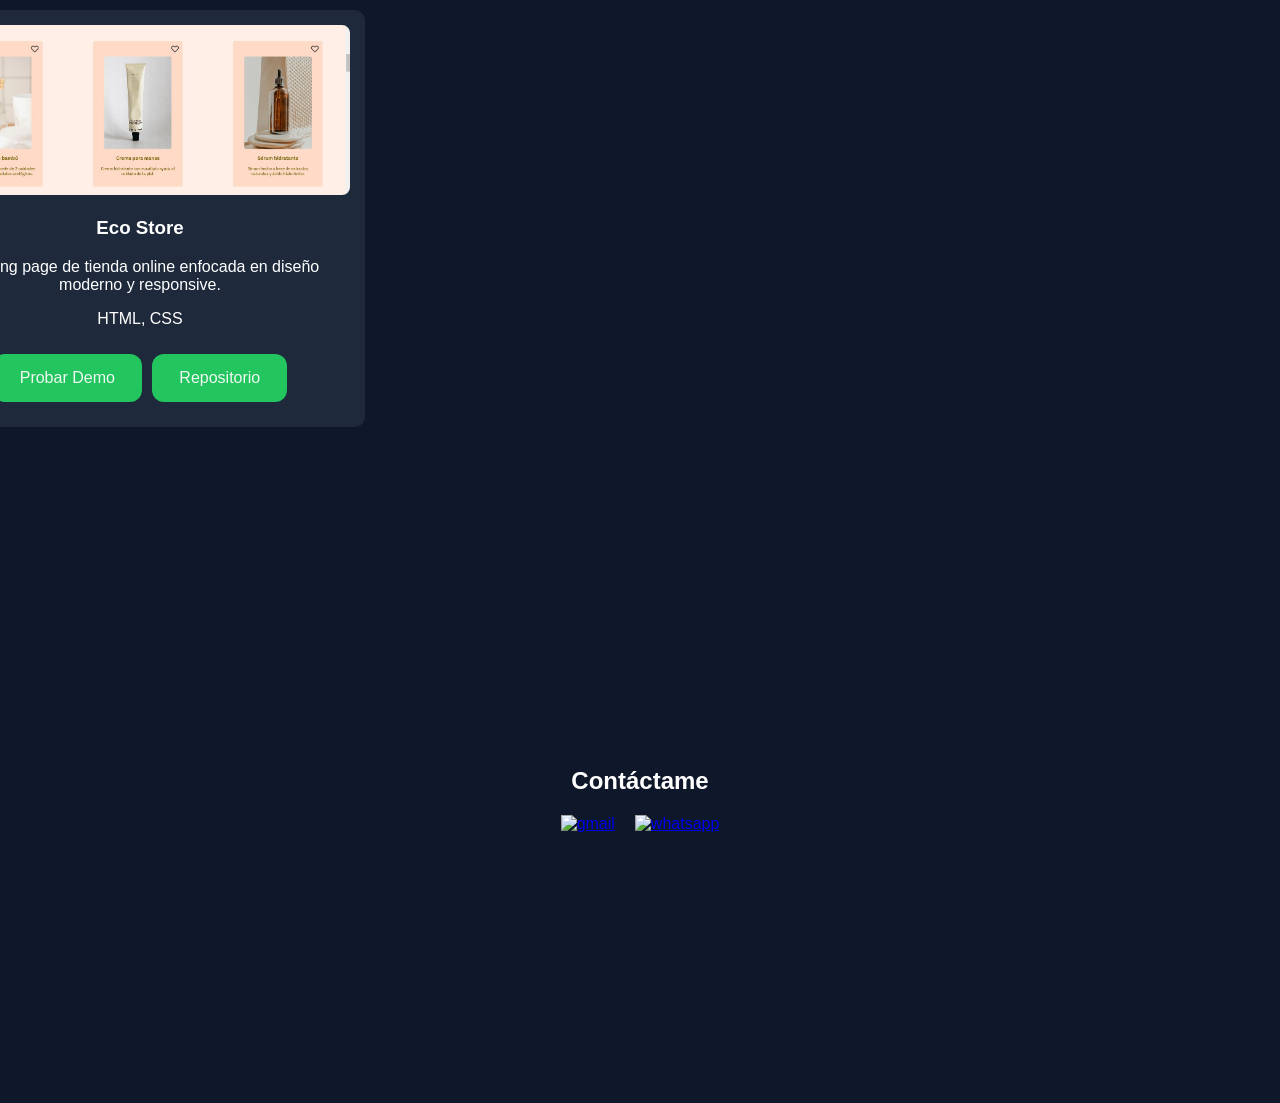
==== commit 9de527d8: "se ajusta diseño responsive" ====
--- a/index.html
+++ b/index.html
@@ -1,110 +1,122 @@
 <!DOCTYPE html>
 <html lang="es">
-<head>
+
+<head></head>
+<meta charset="UTF-8">
+<meta name="viewport" content="width=device-width, initial-scale=1.0">
+
 <meta charset="UTF-8">
 <title>Portafolio Nury</title>
-<link rel="stylesheet" href="index.css.css">
+<link rel="stylesheet" href="index.css">
 </head>
 
 <body>
 
-<!-- HERO -->
-<!-- SOBRE MI -->
-<section class="about">
-  <h1>👋 Hola, soy Nury Bustos</h1>
-  <img src="img/perfil/perfilfoto.jpeg" class="foto-perfil">
- <p class="sobreMi">
-Soy Front-end trainee en formación en el SENA. Desarrollo interfaces web usando HTML, CSS y JavaScript, creando proyectos como tiendas online, una calculadora y una cartelera de cine.
+    <!-- HERO -->
+    <!-- SOBRE MI -->
+    <section class="about">
+        <h1>👋 Hola, soy Nury Bustos</h1>
+        <img src="img/perfil/perfilfoto.jpeg" class="foto-perfil">
+        <p class="sobreMi">
+            Soy Front-end trainee en formación en el SENA. Desarrollo interfaces web usando HTML, CSS y JavaScript,
+            creando proyectos como tiendas online, una calculadora y una cartelera de cine.
 
-Me enfoco en diseño responsive, experiencia de usuario y aprendizaje continuo, apoyándome en herramientas como la inteligencia artificial para mejorar mis soluciones.
-</p>
+            Me enfoco en diseño responsive, experiencia de usuario y aprendizaje continuo, apoyándome en herramientas
+            como la inteligencia artificial para mejorar mis soluciones.
+        </p>
 
-  <a href="#proyectos" class="btn">Ver proyectos</a>
-</section>
+        <a href="#proyectos" class="btn">Ver proyectos</a>
+    </section>
 
-</header>
+    </header>
 
 
 
 
 
-<!-- PROYECTOS -->
-<section class="proyectos" id="proyectos">
-  <h2>Mis proyectos</h2>
+    <!-- PROYECTOS -->
+    <section class="proyectos" id="proyectos">
+        <h2>Mis proyectos</h2>
 
-  <div class="grid">
+        <div class="grid">
 
-    <div class="card">
-      <img src="img/card/ecomerce.jpeg">
-      <h3>Tienda online con carrito de compras</h3>
-      <p>Sistema de ecommerce donde el usuario puede visualizar productos, seleccionar cantidades y agregarlos al carrito. Incluye manejo de estado con JavaScript, almacenamiento en localStorage y diseño responsive.</p>
-      <p>HTML, CSS, JS</p>
-      <a href="https://nury2015.github.io/Decayba/" class="boton-personalizado" target="_blank">Visitar tienda</a>
-    <a href="https://github.com/Nury2015/Decayba" class="boton-personalizado"
-                            target="_blank">Código</a>
-    </div>
+            <div class="card">
+                <img src="img/card/ecomerce.jpeg">
+                <h3>Tienda online con carrito de compras</h3>
+                <p>Sistema de ecommerce donde el usuario puede visualizar productos, seleccionar cantidades y agregarlos
+                    al carrito. Incluye manejo de estado con JavaScript, almacenamiento en localStorage y diseño
+                    responsive.</p>
+                <p>HTML, CSS, JS</p>
+                <a href="https://nury2015.github.io/Decayba/" class="boton-personalizado" target="_blank">Visitar
+                    tienda</a>
+                <a href="https://github.com/Nury2015/Decayba" class="boton-personalizado" target="_blank">Código</a>
+            </div>
 
-     <div class="card">
-      <img src="img/card/calculadora.jpeg">
-      <h3>Calculadora de calorías diarias</h3>
-      <p>Aplicación web que calcula la cantidad de calorías que una persona debe consumir diariamente según sus datos. Implementa lógica en JavaScript, manipulación del DOM y manejo de eventos, con un enfoque en salud y experiencia de usuario.</p>
-      <p>HTML, CSS, JS</p>
-      <a href="https://nury2015.github.io/ViveSano/" class="boton-personalizado" target="_blank">Probar Demo</a>
-    <a href="https://github.com/Nury2015/ViveSano" class="boton-personalizado"
-                            target="_blank">Código</a>
-    </div>
+            <div class="card">
+                <img src="img/card/calculadora.jpeg">
+                <h3>Calculadora de calorías diarias</h3>
+                <p>Aplicación web que calcula la cantidad de calorías que una persona debe consumir diariamente según
+                    sus datos. Implementa lógica en JavaScript, manipulación del DOM y manejo de eventos, con un enfoque
+                    en salud y experiencia de usuario.</p>
+                <p>HTML, CSS, JS</p>
+                <a href="https://nury2015.github.io/ViveSano/" class="boton-personalizado" target="_blank">Probar
+                    Demo</a>
+                <a href="https://github.com/Nury2015/ViveSano" class="boton-personalizado" target="_blank">Código</a>
+            </div>
 
-     <div class="card">
-      <img src="/img/card/cartelera.jpeg">
-      <h3>Cartelera de Cine</h3>
-      <p>Interfaz web para mostrar películas en formato de cartelera.</p>
-      <p>HTML, CSS, JS</p>
-       <a href="https://nury2015.github.io/cartelera/" class="boton-personalizado" target="_blank">Ver cartelera</a>
+            <div class="card">
+                <img src="/img/card/cartelera.jpeg">
+                <h3>Cartelera de Cine</h3>
+                <p>Interfaz web para mostrar películas en formato de cartelera.</p>
+                <p>HTML, CSS, JS</p>
+                <a href="https://nury2015.github.io/cartelera/" class="boton-personalizado" target="_blank">Ver
+                    cartelera</a>
 
 
-                        <a href="https://github.com/Nury2015/cartelera" class="boton-personalizado"
-                            target="_blank">Código</a>
-    </div>
+                <a href="https://github.com/Nury2015/cartelera" class="boton-personalizado" target="_blank">Código</a>
+            </div>
 
 
-      <div class="card">
-      <img src="img/card/ecostore.jpeg">
-      <h3>Eco Store</h3>
-      <p>Landing page de tienda online enfocada en diseño moderno y responsive.</p>
-      <p>HTML, CSS</p>
-       <a href="https://nury2015.github.io/Eco-store/" class="boton-personalizado" target="_blank">Probar Demo</a>
+            <div class="card">
+                <img src="img/card/ecostore.jpeg">
+                <h3>Eco Store</h3>
+                <p>Landing page de tienda online enfocada en diseño moderno y responsive.</p>
+                <p>HTML, CSS</p>
+                <a href="https://nury2015.github.io/Eco-store/" class="boton-personalizado" target="_blank">Probar
+                    Demo</a>
 
 
-     <a href="https://github.com/Nury2015/Eco-store" class="boton-personalizado"
-                            target="_blank">Repositorio</a>
-    </div>
-     
-  
+                <a href="https://github.com/Nury2015/Eco-store" class="boton-personalizado"
+                    target="_blank">Repositorio</a>
+            </div>
 
 
-  </div>
-</section>
 
-<!-- CONTACTO -->
-<section class="contacto">
-  <h2>Contáctame</h2>
 
-  <div class="contact-icons">
+        </div>
+    </section>
 
-    <!-- GMAIL -->
-  
-<a href="https://mail.google.com/mail/?view=cm&to=nuryurbano@gmail.com" target="_blank">
-  <img src="https://cdn-icons-png.flaticon.com/512/732/732200.png" alt="gmail">
- 
-</a>
+    <!-- CONTACTO -->
+    <section class="contacto">
+        <h2>Contáctame</h2>
 
-    <!-- WHATSAPP -->
-    <a href="https://wa.me/573154380079" target="_blank">
-      <img src="https://cdn-icons-png.flaticon.com/512/220/220236.png" alt="whatsapp">
-    </a>
+        <div class="contact-icons">
 
-  </div>
-</section>
+            <!-- GMAIL -->
+
+            <a href="https://mail.google.com/mail/?view=cm&to=nuryurbano@gmail.com" target="_blank">
+                <img src="https://cdn-icons-png.flaticon.com/512/732/732200.png" alt="gmail">
+
+            </a>
+
+            <!-- WHATSAPP -->
+            <a href="https://wa.me/573154380079" target="_blank">
+                <img src="https://cdn-icons-png.flaticon.com/512/220/220236.png" alt="whatsapp">
+            </a>
+
+        </div>
+    </section>
 
 </body>
+
 </html>
--- a/index.css
+++ b/index.css
@@ -0,0 +1,221 @@
+body{
+  margin:0;
+  font-family:sans-serif;
+  background:#0f172a;
+  color:white;
+}
+
+/* HERO */
+.about{
+  margin-top: 100px;
+}
+.foto-perfil{
+   width: 150px;
+  height: 150px;
+  border-radius: 50%;
+  object-fit: cover;
+  border: 3px solid #22c55e;
+  box-shadow: 0 0 15px rgba(34,197,94,0.5);
+}
+
+.foto-perfil img{
+    object-fit: cover;
+}
+.hero{
+  height:100vh;
+  display:flex;
+  flex-direction:column;
+  justify-content:center;
+  align-items:center;
+  text-align:center;
+}
+
+.hero h1{
+  font-size:40px;
+}
+
+.btn{
+  background:#22c55e;
+  padding:10px 20px;
+  color:white;
+  text-decoration:none;
+  border-radius:8px;
+  margin-top:15px;
+}
+
+/* SECCIONES */
+
+.sobreMi{
+
+  max-width: 700px;
+  margin: 0 auto; /* centra */
+  text-align: center;
+  font-size: 16px;
+  line-height: 1.7; /* espacio entre líneas */
+  color: #cbd5f5; /* gris clarito elegante */
+  background: #1e293b;
+  padding: 25px;
+  border-radius: 12px;
+  box-shadow: 0 4px 15px rgba(0,0,0,0.3);
+  margin-top: 20px;
+      margin-bottom: 41px;
+}
+
+section{
+  padding:50px 20px;
+  text-align:center;
+  margin-bottom: 220px;
+}
+
+/* GRID */
+.grid{
+  display:grid;
+  grid-template-columns: repeat(3,450px);
+  gap:50px;
+  justify-content: center;
+  margin-top:20px;
+}
+
+/* CARD */
+.card{
+  background:#1e293b;
+  padding:15px;
+  border-radius:10px;
+  transition:0.3s;
+}
+
+.card:hover{
+  transform:translateY(-5px);
+}
+
+.card img{
+  width:100%;
+  border-radius:8px;
+}
+
+.card a{
+  display:inline-block;
+  margin-top:10px;
+  color:#f0f8f3;
+}
+
+.boton-personalizado {
+
+    background-color:#22c55e;
+    border: none;
+    color:white;
+    padding: 15px 27px;
+    text-align: center;
+    text-decoration: none;
+    display: inline-block;
+    font-size: 16px;
+    margin: 10px 3px;
+    cursor: pointer;
+    border-radius: 12px;
+    transition: background-color 0.3s ease;
+    white-space: nowrap;
+
+}
+
+.boton-personalizado:hover {
+    background-color:#244725;
+}
+
+
+/* CONTACTO */
+.contact-icons{
+  display:flex;
+  justify-content:center;
+  gap:20px;
+  margin-top:20px;
+}
+
+.contact-icons img{
+  width:40px;
+  transition:0.3s;
+  cursor:pointer;
+}
+
+.contact-icons img:hover{
+  transform:scale(1.2);
+}
+
+@media (max-width: 900px){
+
+  /* GRID → 2 columnas */
+  .grid{
+    grid-template-columns: repeat(2, 1fr);
+    padding: 20px;
+  }
+
+  /* FOTO PERFIL */
+  .foto-perfil{
+    width: 120px;
+    height: 120px;
+  }
+
+  /* TEXTO SOBRE MI */
+  .sobreMi{
+    font-size: 14px;
+    padding: 0 20px;
+  }
+
+}
+
+@media (max-width: 600px){
+
+  /* HERO */
+  .about{
+    padding: 20px;
+    text-align: center;
+  }
+
+  .about h1{
+    font-size: 22px;
+  }
+
+  .foto-perfil{
+    width: 100px;
+    height: 100px;
+  }
+
+  /* TEXTO */
+  .sobreMi{
+    font-size: 13px;
+    line-height: 1.5;
+  }
+
+  /* BOTÓN */
+  .btn{
+    padding: 10px 20px;
+    font-size: 14px;
+  }
+
+  /* GRID → 1 columna */
+  .grid{
+    grid-template-columns: 1fr;
+    gap: 20px;
+  }
+
+  /* CARDS */
+  .card{
+    width: 90%;
+    margin: auto;
+  }
+
+  .card img{
+    height: auto;
+  }
+
+  /* CONTACTO */
+  .contact-icons{
+    display: flex;
+    justify-content: center;
+    gap: 20px;
+  }
+
+  .contact-icons img{
+    width: 35px;
+  }
+
+}
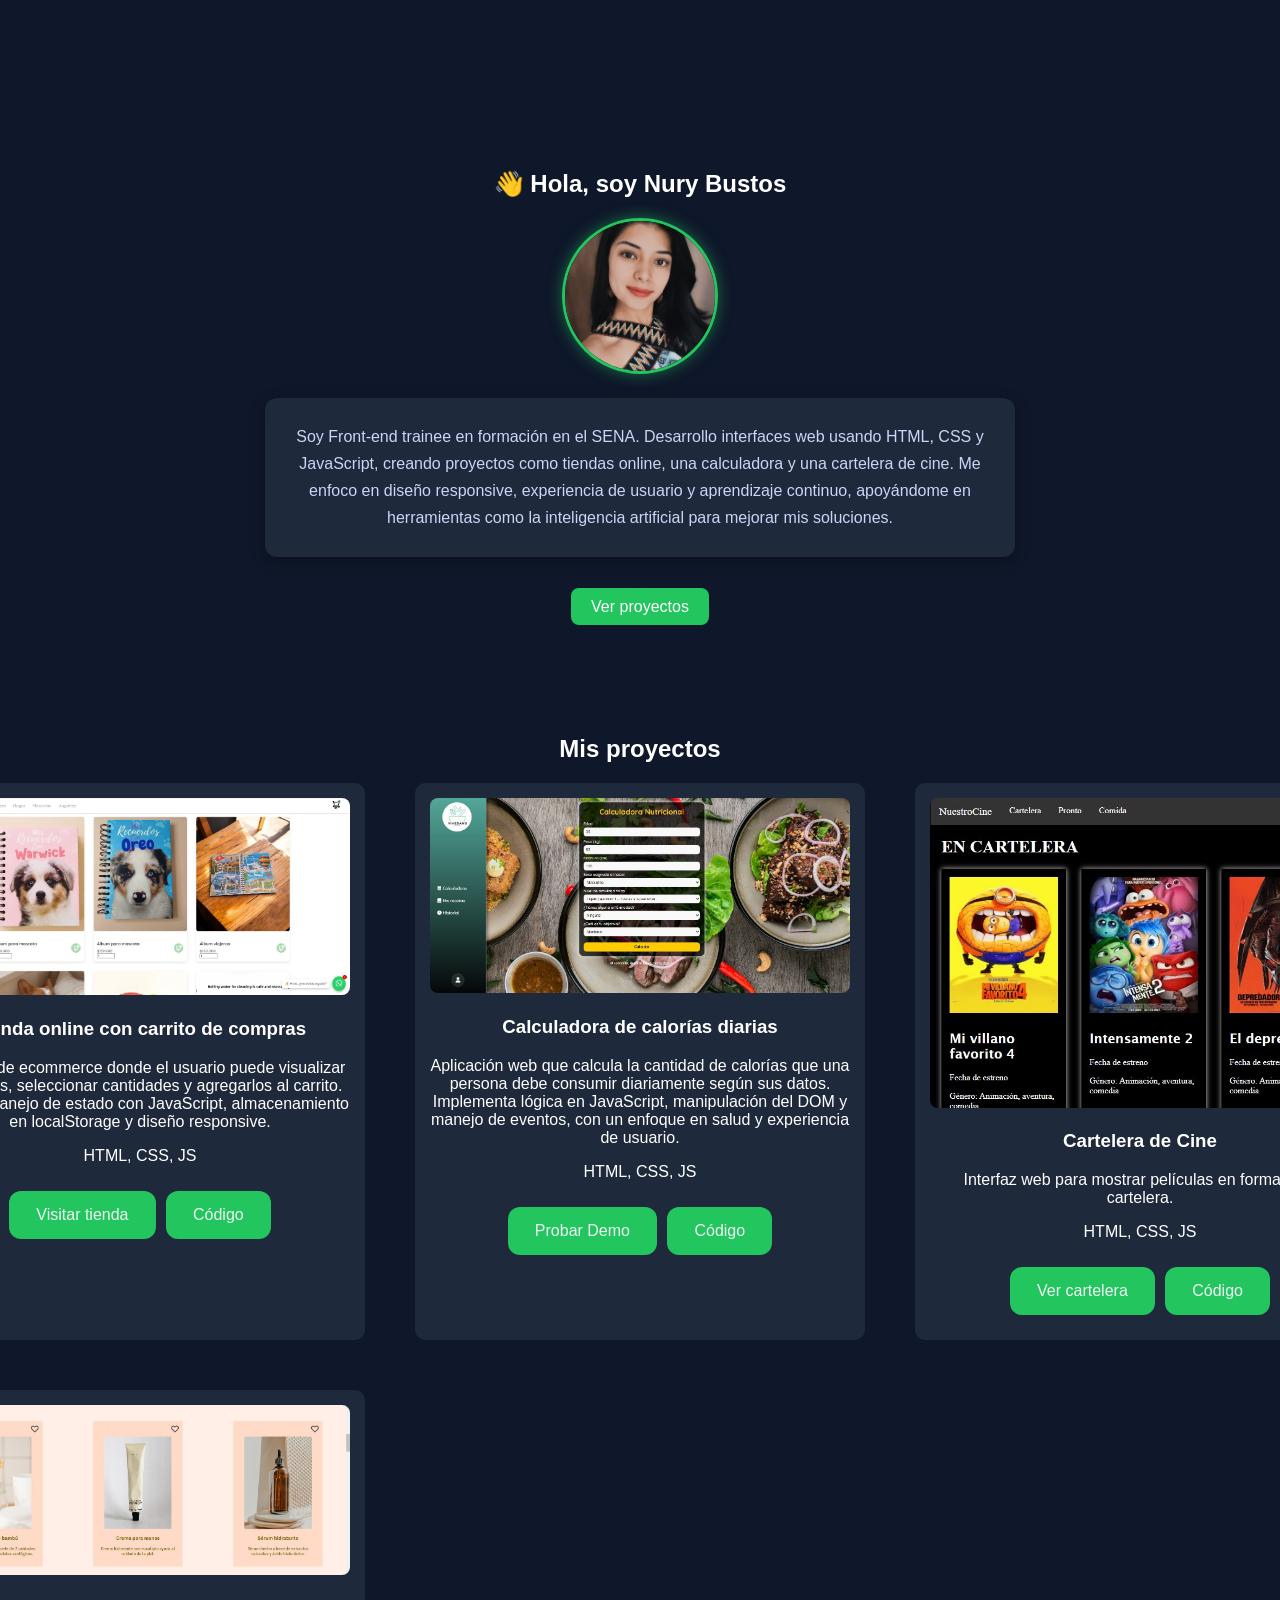
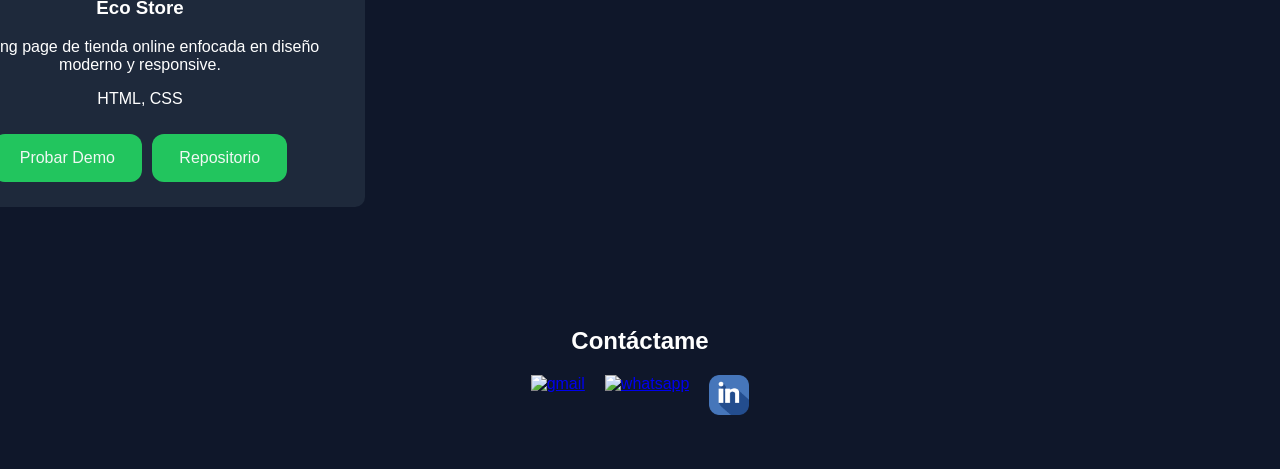
==== commit ae301b8f: "se ajusta contacto" ====
--- a/index.html
+++ b/index.html
@@ -65,7 +65,7 @@
             </div>
 
             <div class="card">
-                <img src="/img/card/cartelera.jpeg">
+                <img src="img/card/cartelera.jpeg">
                 <h3>Cartelera de Cine</h3>
                 <p>Interfaz web para mostrar películas en formato de cartelera.</p>
                 <p>HTML, CSS, JS</p>
@@ -113,6 +113,10 @@
             <a href="https://wa.me/573154380079" target="_blank">
                 <img src="https://cdn-icons-png.flaticon.com/512/220/220236.png" alt="whatsapp">
             </a>
+            <!-- linkedln -->
+             <a href="https://www.linkedin.com/in/nury-bustos-urbano-443956320" class="contacto-link" target="_blank">
+                <img src="img/icono/icono-linke.png" alt="ícono de linkedln" class="contacto-icon">
+            </a>
 
         </div>
     </section>
--- a/index.css
+++ b/index.css
@@ -64,7 +64,7 @@
 section{
   padding:50px 20px;
   text-align:center;
-  margin-bottom: 220px;
+  
 }
 
 /* GRID */
@@ -127,7 +127,7 @@
   display:flex;
   justify-content:center;
   gap:20px;
-  margin-top:20px;
+
 }
 
 .contact-icons img{
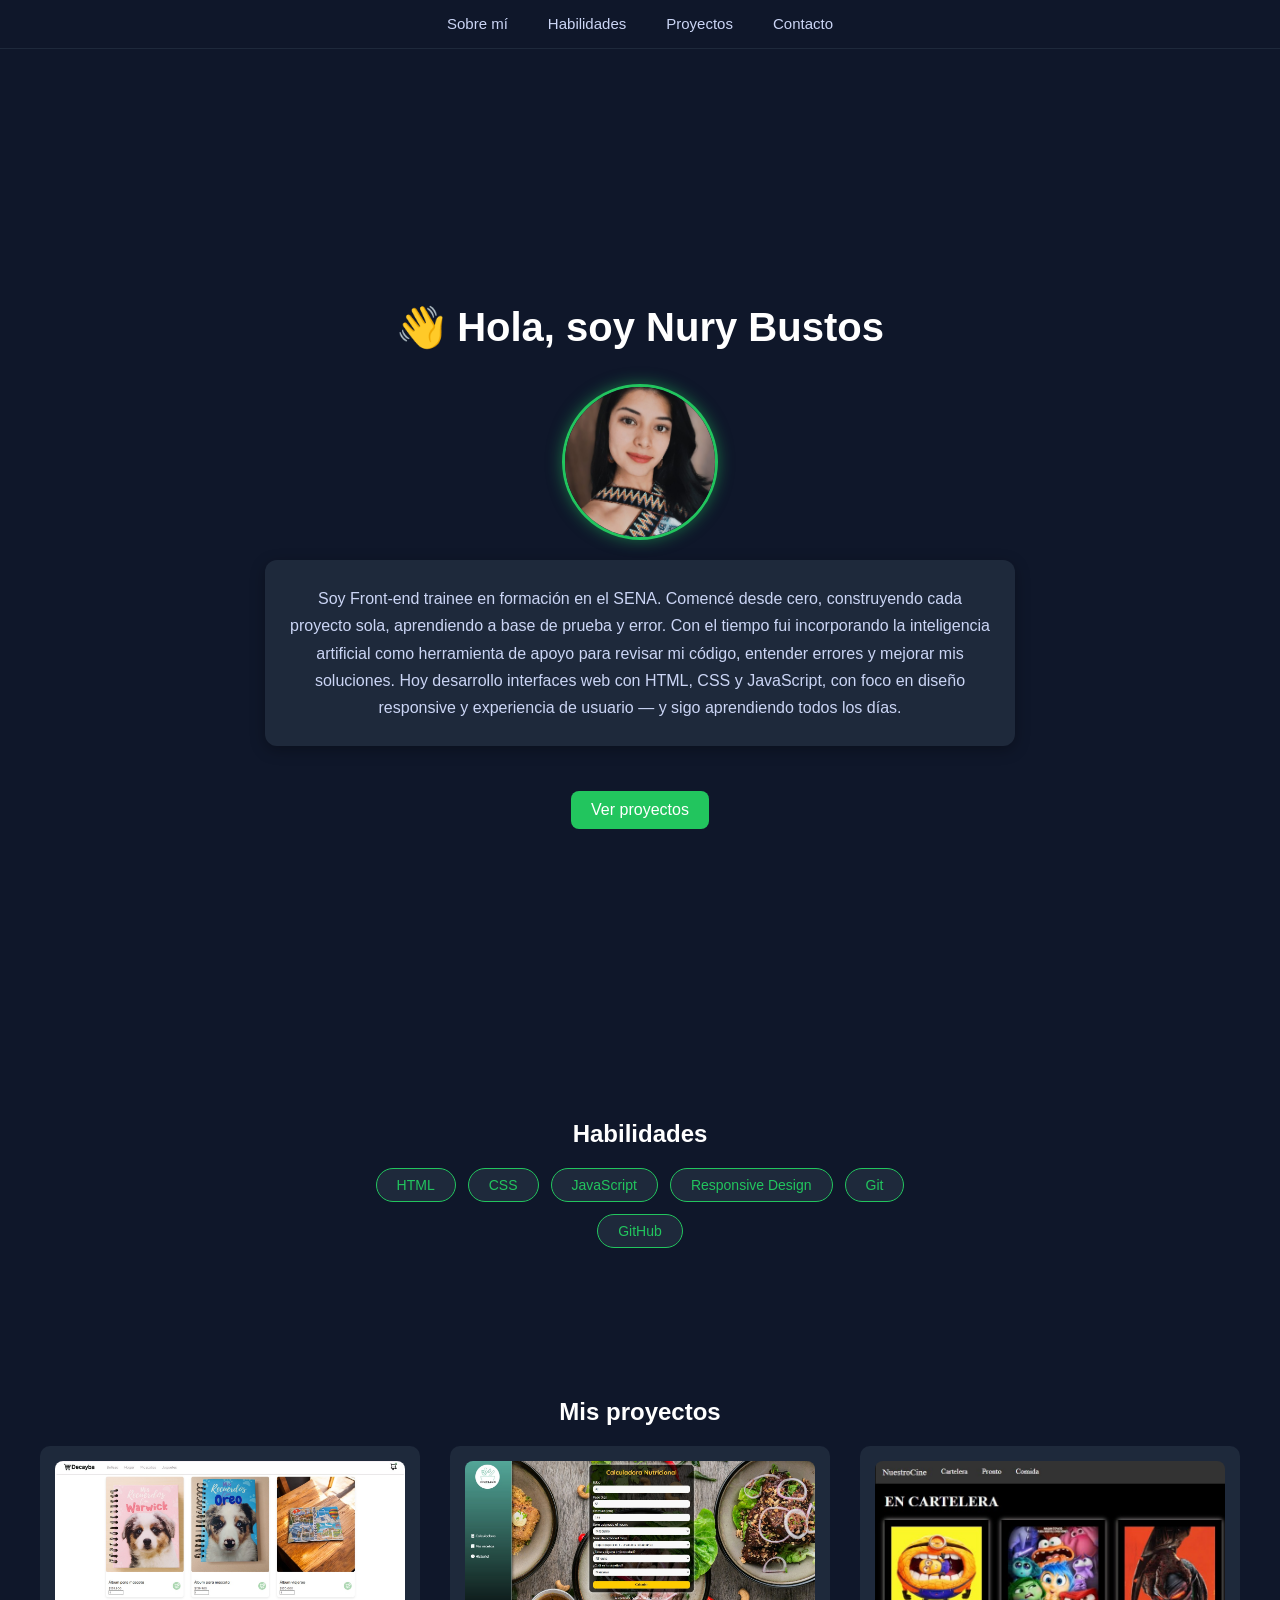
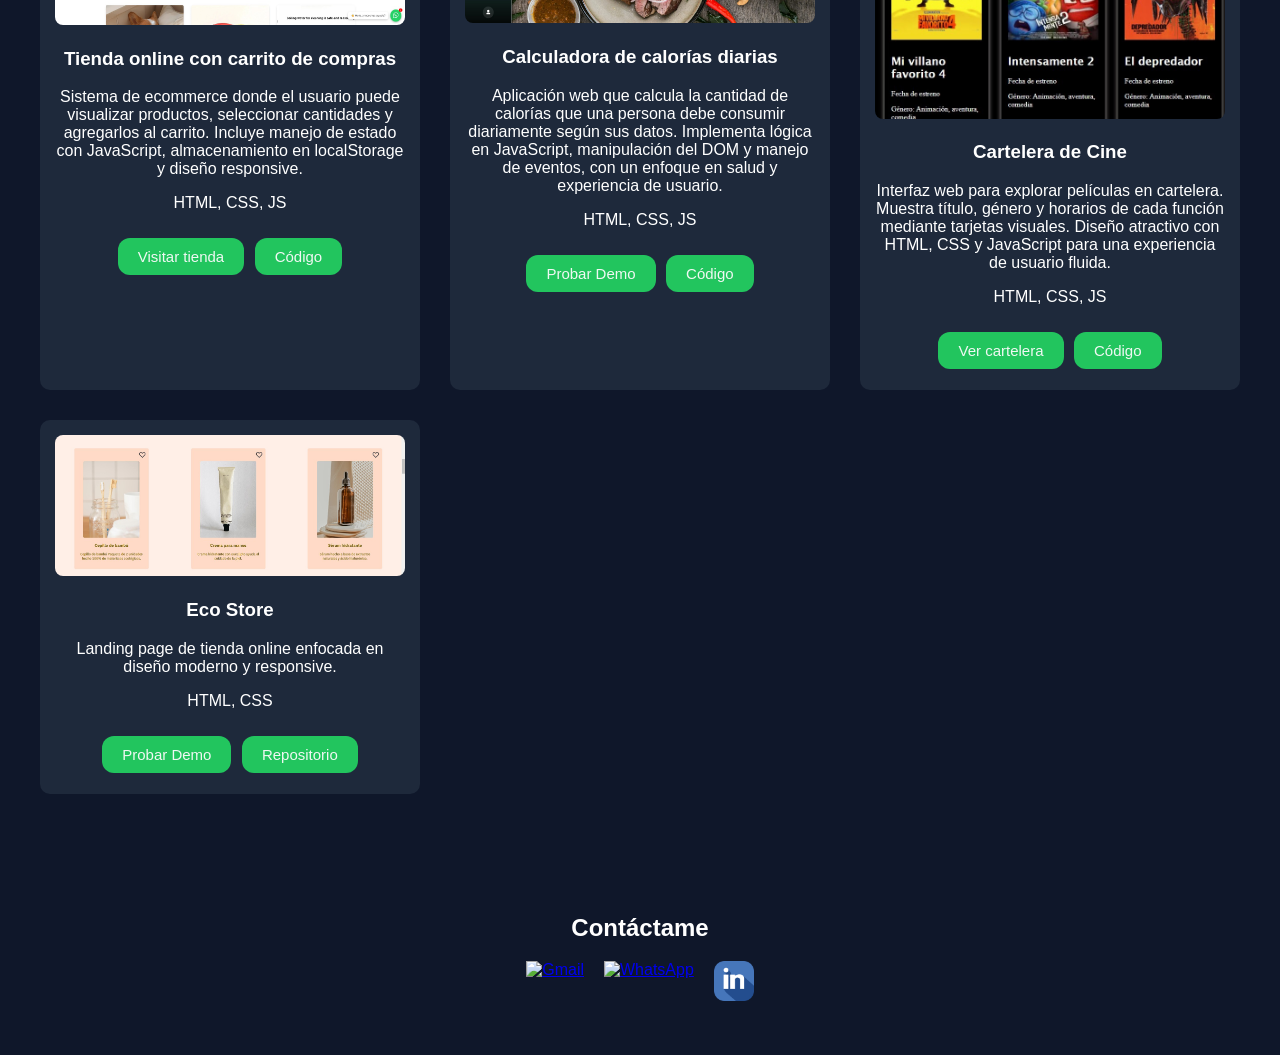
==== commit d1a37e29: "se actualiza diseño con fondo negro y nuevos estilos" ====
--- a/index.html
+++ b/index.html
@@ -1,126 +1,118 @@
 <!DOCTYPE html>
 <html lang="es">
 
-<head></head>
-<meta charset="UTF-8">
-<meta name="viewport" content="width=device-width, initial-scale=1.0">
-
-<meta charset="UTF-8">
-<title>Portafolio Nury</title>
-<link rel="stylesheet" href="index.css">
+<head>
+  <meta charset="UTF-8">
+  <meta name="viewport" content="width=device-width, initial-scale=1.0">
+  <title>Portafolio Nury</title>
+  <link rel="stylesheet" href="index.css">
 </head>
 
 <body>
 
-    <!-- HERO -->
-    <!-- SOBRE MI -->
-    <section class="about">
-        <h1>👋 Hola, soy Nury Bustos</h1>
-        <img src="img/perfil/perfilfoto.jpeg" class="foto-perfil">
-        <p class="sobreMi">
-            Soy Front-end trainee en formación en el SENA. Desarrollo interfaces web usando HTML, CSS y JavaScript,
-            creando proyectos como tiendas online, una calculadora y una cartelera de cine.
+  <!-- NAV -->
+  <nav class="navbar">
+    <ul>
+      <li><a href="#sobre-mi">Sobre mí</a></li>
+      <li><a href="#habilidades">Habilidades</a></li>
+      <li><a href="#proyectos">Proyectos</a></li>
+      <li><a href="#contacto">Contacto</a></li>
+    </ul>
+  </nav>
 
-            Me enfoco en diseño responsive, experiencia de usuario y aprendizaje continuo, apoyándome en herramientas
-            como la inteligencia artificial para mejorar mis soluciones.
-        </p>
+  <!-- HERO / SOBRE MI -->
+  <section class="about" id="sobre-mi">
+    <h1>👋 Hola, soy Nury Bustos</h1>
+    <img src="img/perfil/perfilfoto.jpeg" class="foto-perfil" alt="Foto de perfil de Nury Bustos">
+    <p class="sobreMi">
+      Soy Front-end trainee en formación en el SENA. Comencé desde cero, construyendo cada proyecto sola,
+      aprendiendo a base de prueba y error. Con el tiempo fui incorporando la inteligencia artificial como
+      herramienta de apoyo para revisar mi código, entender errores y mejorar mis soluciones.
+      Hoy desarrollo interfaces web con HTML, CSS y JavaScript, con foco en diseño responsive
+      y experiencia de usuario — y sigo aprendiendo todos los días.
+    </p>
+    <a href="#proyectos" class="btn">Ver proyectos</a>
+  </section>
 
-        <a href="#proyectos" class="btn">Ver proyectos</a>
-    </section>
+  <!-- HABILIDADES -->
+  <section class="habilidades" id="habilidades">
+    <h2>Habilidades</h2>
+    <div class="skills-grid">
+      <span class="skill">HTML</span>
+      <span class="skill">CSS</span>
+      <span class="skill">JavaScript</span>
+      <span class="skill">Responsive Design</span>
+      <span class="skill">Git</span>
+      <span class="skill">GitHub</span>
+    </div>
+  </section>
 
-    </header>
+  <!-- PROYECTOS -->
+  <section class="proyectos" id="proyectos">
+    <h2>Mis proyectos</h2>
+    <div class="grid">
 
+      <div class="card">
+        <img src="img/card/ecomerce.jpeg" alt="Tienda online con carrito de compras">
+        <h3>Tienda online con carrito de compras</h3>
+        <p>Sistema de ecommerce donde el usuario puede visualizar productos, seleccionar cantidades y agregarlos
+          al carrito. Incluye manejo de estado con JavaScript, almacenamiento en localStorage y diseño
+          responsive.</p>
+        <p>HTML, CSS, JS</p>
+        <a href="https://nury2015.github.io/Decayba/" class="boton-personalizado" target="_blank">Visitar tienda</a>
+        <a href="https://github.com/Nury2015/Decayba" class="boton-personalizado" target="_blank">Código</a>
+      </div>
 
+      <div class="card">
+        <img src="img/card/calculadora.jpeg" alt="Calculadora de calorías diarias">
+        <h3>Calculadora de calorías diarias</h3>
+        <p>Aplicación web que calcula la cantidad de calorías que una persona debe consumir diariamente según
+          sus datos. Implementa lógica en JavaScript, manipulación del DOM y manejo de eventos, con un enfoque
+          en salud y experiencia de usuario.</p>
+        <p>HTML, CSS, JS</p>
+        <a href="https://nury2015.github.io/ViveSano/" class="boton-personalizado" target="_blank">Probar Demo</a>
+        <a href="https://github.com/Nury2015/ViveSano" class="boton-personalizado" target="_blank">Código</a>
+      </div>
 
+      <div class="card">
+        <img src="img/card/cartelera.jpeg" alt="Cartelera de cine">
+        <h3>Cartelera de Cine</h3>
+        <p>Interfaz web para explorar películas en cartelera. Muestra título, género y horarios de cada función
+          mediante tarjetas visuales. Diseño atractivo con HTML, CSS y JavaScript para una experiencia
+          de usuario fluida.</p>
+        <p>HTML, CSS, JS</p>
+        <a href="https://nury2015.github.io/cartelera/" class="boton-personalizado" target="_blank">Ver cartelera</a>
+        <a href="https://github.com/Nury2015/cartelera" class="boton-personalizado" target="_blank">Código</a>
+      </div>
 
+      <div class="card">
+        <img src="img/card/ecostore.jpeg" alt="Eco Store - landing page de tienda online">
+        <h3>Eco Store</h3>
+        <p>Landing page de tienda online enfocada en diseño moderno y responsive.</p>
+        <p>HTML, CSS</p>
+        <a href="https://nury2015.github.io/Eco-store/" class="boton-personalizado" target="_blank">Probar Demo</a>
+        <a href="https://github.com/Nury2015/Eco-store" class="boton-personalizado" target="_blank">Repositorio</a>
+      </div>
 
-    <!-- PROYECTOS -->
-    <section class="proyectos" id="proyectos">
-        <h2>Mis proyectos</h2>
+    </div>
+  </section>
 
-        <div class="grid">
-
-            <div class="card">
-                <img src="img/card/ecomerce.jpeg">
-                <h3>Tienda online con carrito de compras</h3>
-                <p>Sistema de ecommerce donde el usuario puede visualizar productos, seleccionar cantidades y agregarlos
-                    al carrito. Incluye manejo de estado con JavaScript, almacenamiento en localStorage y diseño
-                    responsive.</p>
-                <p>HTML, CSS, JS</p>
-                <a href="https://nury2015.github.io/Decayba/" class="boton-personalizado" target="_blank">Visitar
-                    tienda</a>
-                <a href="https://github.com/Nury2015/Decayba" class="boton-personalizado" target="_blank">Código</a>
-            </div>
-
-            <div class="card">
-                <img src="img/card/calculadora.jpeg">
-                <h3>Calculadora de calorías diarias</h3>
-                <p>Aplicación web que calcula la cantidad de calorías que una persona debe consumir diariamente según
-                    sus datos. Implementa lógica en JavaScript, manipulación del DOM y manejo de eventos, con un enfoque
-                    en salud y experiencia de usuario.</p>
-                <p>HTML, CSS, JS</p>
-                <a href="https://nury2015.github.io/ViveSano/" class="boton-personalizado" target="_blank">Probar
-                    Demo</a>
-                <a href="https://github.com/Nury2015/ViveSano" class="boton-personalizado" target="_blank">Código</a>
-            </div>
-
-            <div class="card">
-                <img src="img/card/cartelera.jpeg">
-                <h3>Cartelera de Cine</h3>
-                <p>Interfaz web para mostrar películas en formato de cartelera.</p>
-                <p>HTML, CSS, JS</p>
-                <a href="https://nury2015.github.io/cartelera/" class="boton-personalizado" target="_blank">Ver
-                    cartelera</a>
-
-
-                <a href="https://github.com/Nury2015/cartelera" class="boton-personalizado" target="_blank">Código</a>
-            </div>
-
-
-            <div class="card">
-                <img src="img/card/ecostore.jpeg">
-                <h3>Eco Store</h3>
-                <p>Landing page de tienda online enfocada en diseño moderno y responsive.</p>
-                <p>HTML, CSS</p>
-                <a href="https://nury2015.github.io/Eco-store/" class="boton-personalizado" target="_blank">Probar
-                    Demo</a>
-
-
-                <a href="https://github.com/Nury2015/Eco-store" class="boton-personalizado"
-                    target="_blank">Repositorio</a>
-            </div>
-
-
-
-
-        </div>
-    </section>
-
-    <!-- CONTACTO -->
-    <section class="contacto">
-        <h2>Contáctame</h2>
-
-        <div class="contact-icons">
-
-            <!-- GMAIL -->
-
-            <a href="https://mail.google.com/mail/?view=cm&to=nuryurbano@gmail.com" target="_blank">
-                <img src="https://cdn-icons-png.flaticon.com/512/732/732200.png" alt="gmail">
-
-            </a>
-
-            <!-- WHATSAPP -->
-            <a href="https://wa.me/573154380079" target="_blank">
-                <img src="https://cdn-icons-png.flaticon.com/512/220/220236.png" alt="whatsapp">
-            </a>
-            <!-- linkedln -->
-             <a href="https://www.linkedin.com/in/nury-bustos-urbano-443956320" class="contacto-link" target="_blank">
-                <img src="img/icono/icono-linke.png" alt="ícono de linkedln" class="contacto-icon">
-            </a>
-
-        </div>
-    </section>
+  <!-- CONTACTO -->
+  <section class="contacto" id="contacto">
+    <h2>Contáctame</h2>
+    <div class="contact-icons">
+      <a href="https://mail.google.com/mail/?view=cm&to=nuryurbano@gmail.com" target="_blank">
+        <img src="https://cdn-icons-png.flaticon.com/512/732/732200.png" alt="Gmail">
+      </a>
+      <a href="https://wa.me/573154380079" target="_blank">
+        <img src="https://cdn-icons-png.flaticon.com/512/220/220236.png" alt="WhatsApp">
+      </a>
+      <a href="https://www.linkedin.com/in/nury-bustos-urbano-443956320" class="contacto-link" target="_blank">
+        <img src="img/icono/icono-linke.png" alt="LinkedIn" class="contacto-icon">
+      </a>
+    </div>
+  </section>
 
 </body>
 
-</html>+</html>
--- a/index.css
+++ b/index.css
@@ -1,221 +1,256 @@
-body{
-  margin:0;
-  font-family:sans-serif;
-  background:#0f172a;
-  color:white;
-}
-
-/* HERO */
-.about{
-  margin-top: 100px;
-}
-.foto-perfil{
-   width: 150px;
+body {
+  margin: 0;
+  font-family: sans-serif;
+  background: #0f172a;
+  color: white;
+}
+
+/* NAV */
+.navbar {
+  position: fixed;
+  top: 0;
+  width: 100%;
+  background: #0f172a;
+  border-bottom: 1px solid #1e293b;
+  z-index: 100;
+  padding: 15px 0;
+}
+
+.navbar ul {
+  list-style: none;
+  display: flex;
+  justify-content: center;
+  gap: 40px;
+  margin: 0;
+  padding: 0;
+}
+
+.navbar a {
+  color: #cbd5f5;
+  text-decoration: none;
+  font-size: 15px;
+  transition: color 0.3s;
+}
+
+.navbar a:hover {
+  color: #22c55e;
+}
+
+/* HERO / SOBRE MI */
+.about {
+  min-height: 100vh;
+  display: flex;
+  flex-direction: column;
+  justify-content: center;
+  align-items: center;
+  text-align: center;
+  padding: 100px 20px 50px;
+}
+
+.about h1 {
+  font-size: 40px;
+}
+
+.foto-perfil {
+  width: 150px;
   height: 150px;
   border-radius: 50%;
   object-fit: cover;
   border: 3px solid #22c55e;
-  box-shadow: 0 0 15px rgba(34,197,94,0.5);
-}
-
-.foto-perfil img{
-    object-fit: cover;
-}
-.hero{
-  height:100vh;
-  display:flex;
-  flex-direction:column;
-  justify-content:center;
-  align-items:center;
-  text-align:center;
-}
-
-.hero h1{
-  font-size:40px;
-}
-
-.btn{
-  background:#22c55e;
-  padding:10px 20px;
-  color:white;
-  text-decoration:none;
-  border-radius:8px;
-  margin-top:15px;
-}
-
-/* SECCIONES */
-
-.sobreMi{
-
+  box-shadow: 0 0 15px rgba(34, 197, 94, 0.5);
+}
+
+.sobreMi {
   max-width: 700px;
-  margin: 0 auto; /* centra */
+  margin: 20px auto 30px;
   text-align: center;
   font-size: 16px;
-  line-height: 1.7; /* espacio entre líneas */
-  color: #cbd5f5; /* gris clarito elegante */
+  line-height: 1.7;
+  color: #cbd5f5;
   background: #1e293b;
   padding: 25px;
   border-radius: 12px;
-  box-shadow: 0 4px 15px rgba(0,0,0,0.3);
+  box-shadow: 0 4px 15px rgba(0, 0, 0, 0.3);
+}
+
+.btn {
+  background: #22c55e;
+  padding: 10px 20px;
+  color: white;
+  text-decoration: none;
+  border-radius: 8px;
+  margin-top: 15px;
+  transition: background-color 0.3s;
+}
+
+.btn:hover {
+  background-color: #16a34a;
+}
+
+/* HABILIDADES */
+.habilidades {
+  padding: 50px 20px;
+  text-align: center;
+}
+
+.skills-grid {
+  display: flex;
+  flex-wrap: wrap;
+  justify-content: center;
+  gap: 12px;
   margin-top: 20px;
-      margin-bottom: 41px;
-}
-
-section{
-  padding:50px 20px;
-  text-align:center;
-  
+  max-width: 600px;
+  margin-left: auto;
+  margin-right: auto;
+}
+
+.skill {
+  background: #1e293b;
+  color: #22c55e;
+  border: 1px solid #22c55e;
+  padding: 8px 20px;
+  border-radius: 20px;
+  font-size: 14px;
+}
+
+/* SECCIONES */
+section {
+  padding: 50px 20px;
+  text-align: center;
+}
+
+/* PROYECTOS */
+.proyectos {
+  padding-top: 80px;
 }
 
 /* GRID */
-.grid{
-  display:grid;
-  grid-template-columns: repeat(3,450px);
-  gap:50px;
-  justify-content: center;
-  margin-top:20px;
+.grid {
+  display: grid;
+  grid-template-columns: repeat(auto-fit, minmax(280px, 1fr));
+  gap: 30px;
+  justify-content: center;
+  margin-top: 20px;
+  max-width: 1200px;
+  margin-left: auto;
+  margin-right: auto;
 }
 
 /* CARD */
-.card{
-  background:#1e293b;
-  padding:15px;
-  border-radius:10px;
-  transition:0.3s;
-}
-
-.card:hover{
-  transform:translateY(-5px);
-}
-
-.card img{
-  width:100%;
-  border-radius:8px;
-}
-
-.card a{
-  display:inline-block;
-  margin-top:10px;
-  color:#f0f8f3;
+.card {
+  background: #1e293b;
+  padding: 15px;
+  border-radius: 10px;
+  transition: 0.3s;
+}
+
+.card:hover {
+  transform: translateY(-5px);
+}
+
+.card img {
+  width: 100%;
+  border-radius: 8px;
+}
+
+.card a {
+  display: inline-block;
+  margin-top: 10px;
+  color: #f0f8f3;
 }
 
 .boton-personalizado {
-
-    background-color:#22c55e;
-    border: none;
-    color:white;
-    padding: 15px 27px;
-    text-align: center;
-    text-decoration: none;
-    display: inline-block;
-    font-size: 16px;
-    margin: 10px 3px;
-    cursor: pointer;
-    border-radius: 12px;
-    transition: background-color 0.3s ease;
-    white-space: nowrap;
-
+  background-color: #22c55e;
+  border: none;
+  color: white;
+  padding: 10px 20px;
+  text-align: center;
+  text-decoration: none;
+  display: inline-block;
+  font-size: 15px;
+  margin: 6px 3px;
+  cursor: pointer;
+  border-radius: 12px;
+  transition: background-color 0.3s ease;
+  white-space: nowrap;
 }
 
 .boton-personalizado:hover {
-    background-color:#244725;
-}
-
+  background-color: #16a34a;
+}
 
 /* CONTACTO */
-.contact-icons{
-  display:flex;
-  justify-content:center;
-  gap:20px;
-
-}
-
-.contact-icons img{
-  width:40px;
-  transition:0.3s;
-  cursor:pointer;
-}
-
-.contact-icons img:hover{
-  transform:scale(1.2);
-}
-
-@media (max-width: 900px){
-
-  /* GRID → 2 columnas */
-  .grid{
-    grid-template-columns: repeat(2, 1fr);
-    padding: 20px;
-  }
-
-  /* FOTO PERFIL */
-  .foto-perfil{
+.contact-icons {
+  display: flex;
+  justify-content: center;
+  gap: 20px;
+}
+
+.contact-icons img {
+  width: 40px;
+  transition: 0.3s;
+  cursor: pointer;
+}
+
+.contact-icons img:hover {
+  transform: scale(1.2);
+}
+
+/* RESPONSIVE */
+@media (max-width: 900px) {
+  .navbar ul {
+    gap: 20px;
+  }
+
+  .foto-perfil {
     width: 120px;
     height: 120px;
   }
 
-  /* TEXTO SOBRE MI */
-  .sobreMi{
+  .sobreMi {
     font-size: 14px;
-    padding: 0 20px;
-  }
-
-}
-
-@media (max-width: 600px){
-
-  /* HERO */
-  .about{
-    padding: 20px;
-    text-align: center;
-  }
-
-  .about h1{
+    padding: 15px 20px;
+  }
+}
+
+@media (max-width: 600px) {
+  .navbar ul {
+    gap: 15px;
+  }
+
+  .navbar a {
+    font-size: 13px;
+  }
+
+  .about h1 {
     font-size: 22px;
   }
 
-  .foto-perfil{
+  .foto-perfil {
     width: 100px;
     height: 100px;
   }
 
-  /* TEXTO */
-  .sobreMi{
+  .sobreMi {
     font-size: 13px;
     line-height: 1.5;
   }
 
-  /* BOTÓN */
-  .btn{
+  .btn {
     padding: 10px 20px;
     font-size: 14px;
   }
 
-  /* GRID → 1 columna */
-  .grid{
-    grid-template-columns: 1fr;
+  .grid {
     gap: 20px;
   }
 
-  /* CARDS */
-  .card{
+  .card {
     width: 90%;
     margin: auto;
   }
 
-  .card img{
-    height: auto;
-  }
-
-  /* CONTACTO */
-  .contact-icons{
-    display: flex;
-    justify-content: center;
-    gap: 20px;
-  }
-
-  .contact-icons img{
+  .contact-icons img {
     width: 35px;
   }
-
-}+}
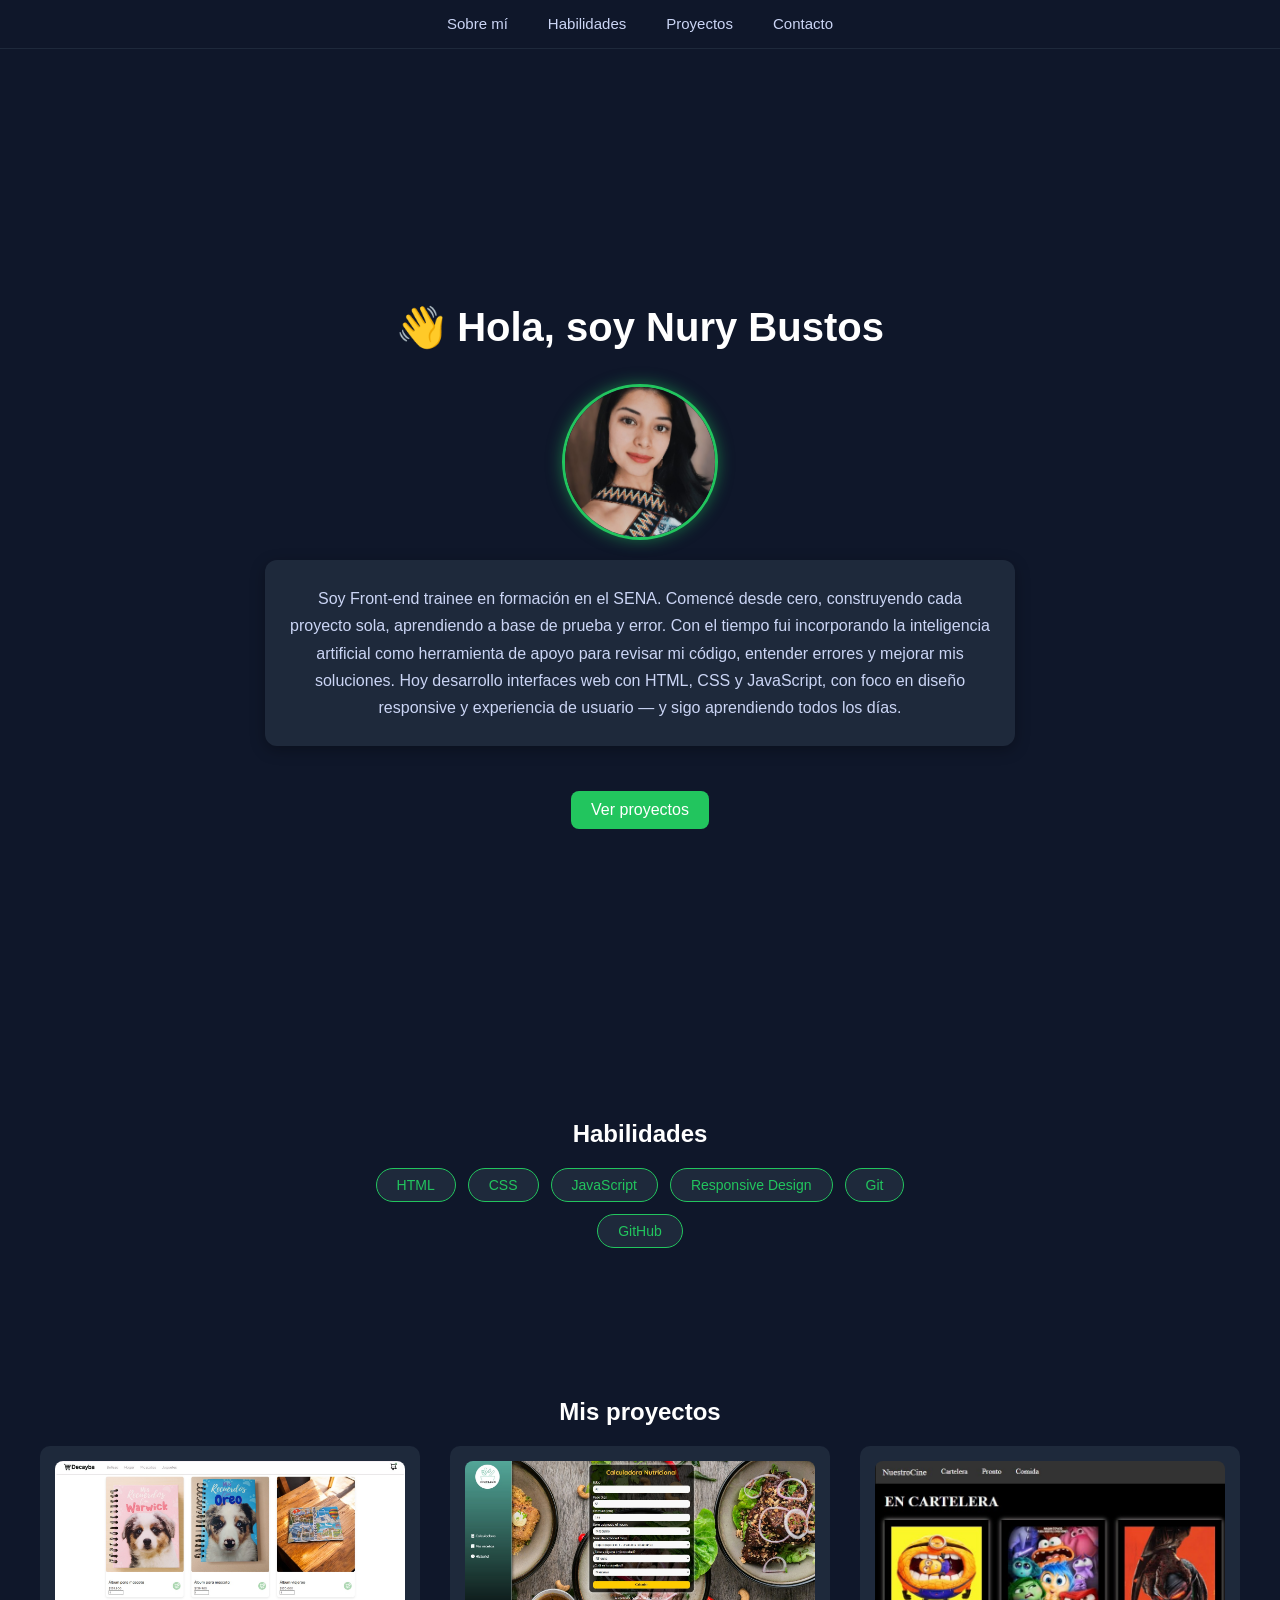
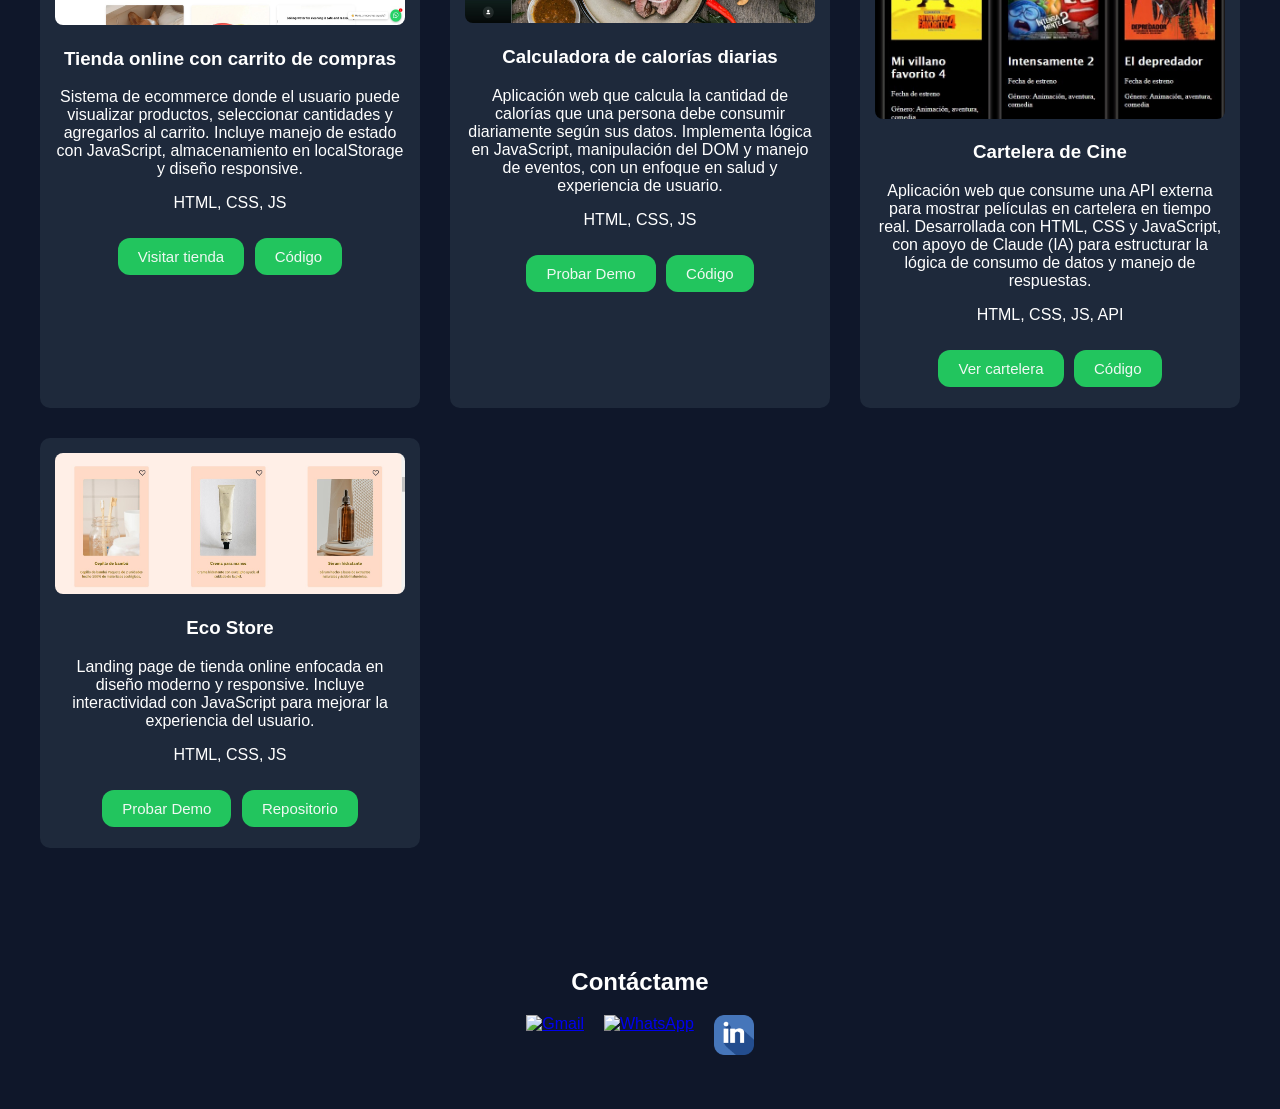
==== commit 4d7b312d: "se actualiza descripcion de cartelera con API y Claude, y eco store con JS" ====
--- a/index.html
+++ b/index.html
@@ -77,10 +77,8 @@
       <div class="card">
         <img src="img/card/cartelera.jpeg" alt="Cartelera de cine">
         <h3>Cartelera de Cine</h3>
-        <p>Interfaz web para explorar películas en cartelera. Muestra título, género y horarios de cada función
-          mediante tarjetas visuales. Diseño atractivo con HTML, CSS y JavaScript para una experiencia
-          de usuario fluida.</p>
-        <p>HTML, CSS, JS</p>
+        <p>Aplicación web que consume una API externa para mostrar películas en cartelera en tiempo real. Desarrollada con HTML, CSS y JavaScript, con apoyo de Claude (IA) para estructurar la lógica de consumo de datos y manejo de respuestas.</p>
+        <p>HTML, CSS, JS, API</p>
         <a href="https://nury2015.github.io/cartelera/" class="boton-personalizado" target="_blank">Ver cartelera</a>
         <a href="https://github.com/Nury2015/cartelera" class="boton-personalizado" target="_blank">Código</a>
       </div>
@@ -88,8 +86,8 @@
       <div class="card">
         <img src="img/card/ecostore.jpeg" alt="Eco Store - landing page de tienda online">
         <h3>Eco Store</h3>
-        <p>Landing page de tienda online enfocada en diseño moderno y responsive.</p>
-        <p>HTML, CSS</p>
+        <p>Landing page de tienda online enfocada en diseño moderno y responsive. Incluye interactividad con JavaScript para mejorar la experiencia del usuario.</p>
+        <p>HTML, CSS, JS</p>
         <a href="https://nury2015.github.io/Eco-store/" class="boton-personalizado" target="_blank">Probar Demo</a>
         <a href="https://github.com/Nury2015/Eco-store" class="boton-personalizado" target="_blank">Repositorio</a>
       </div>
